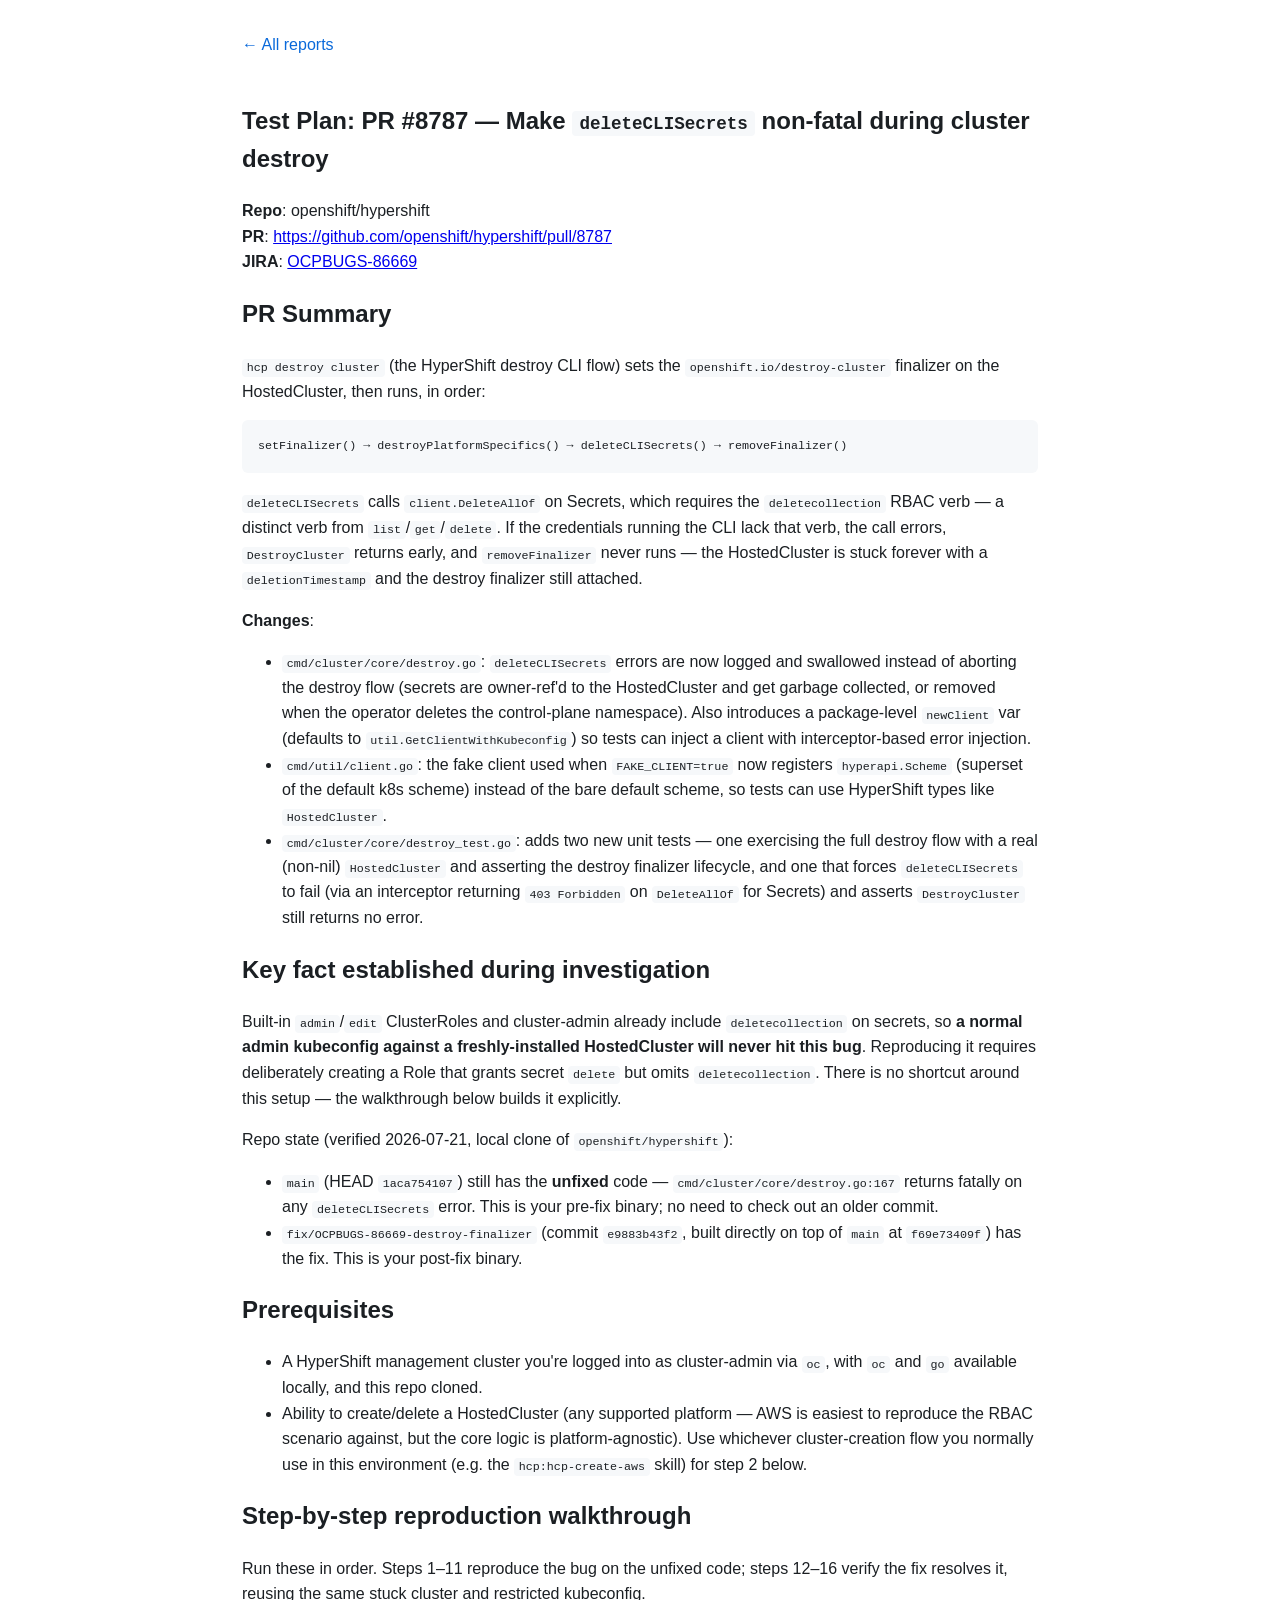
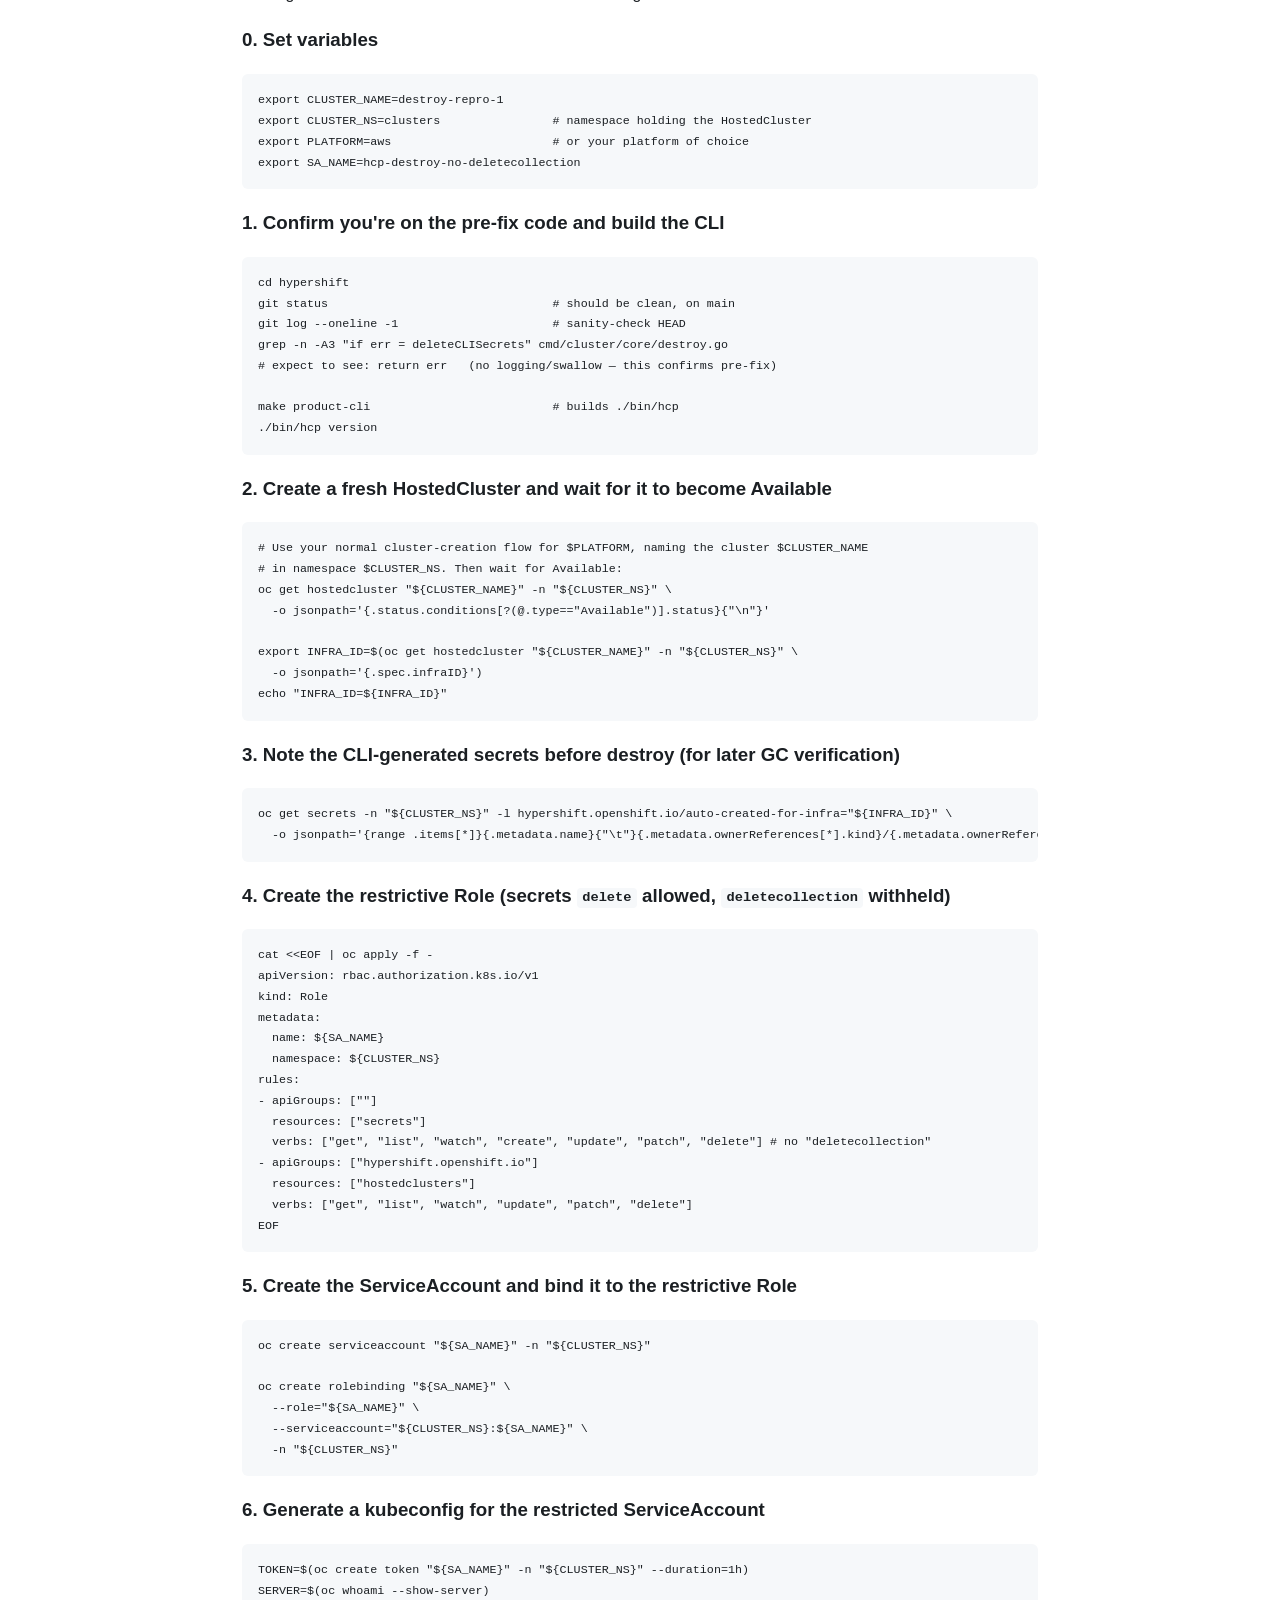
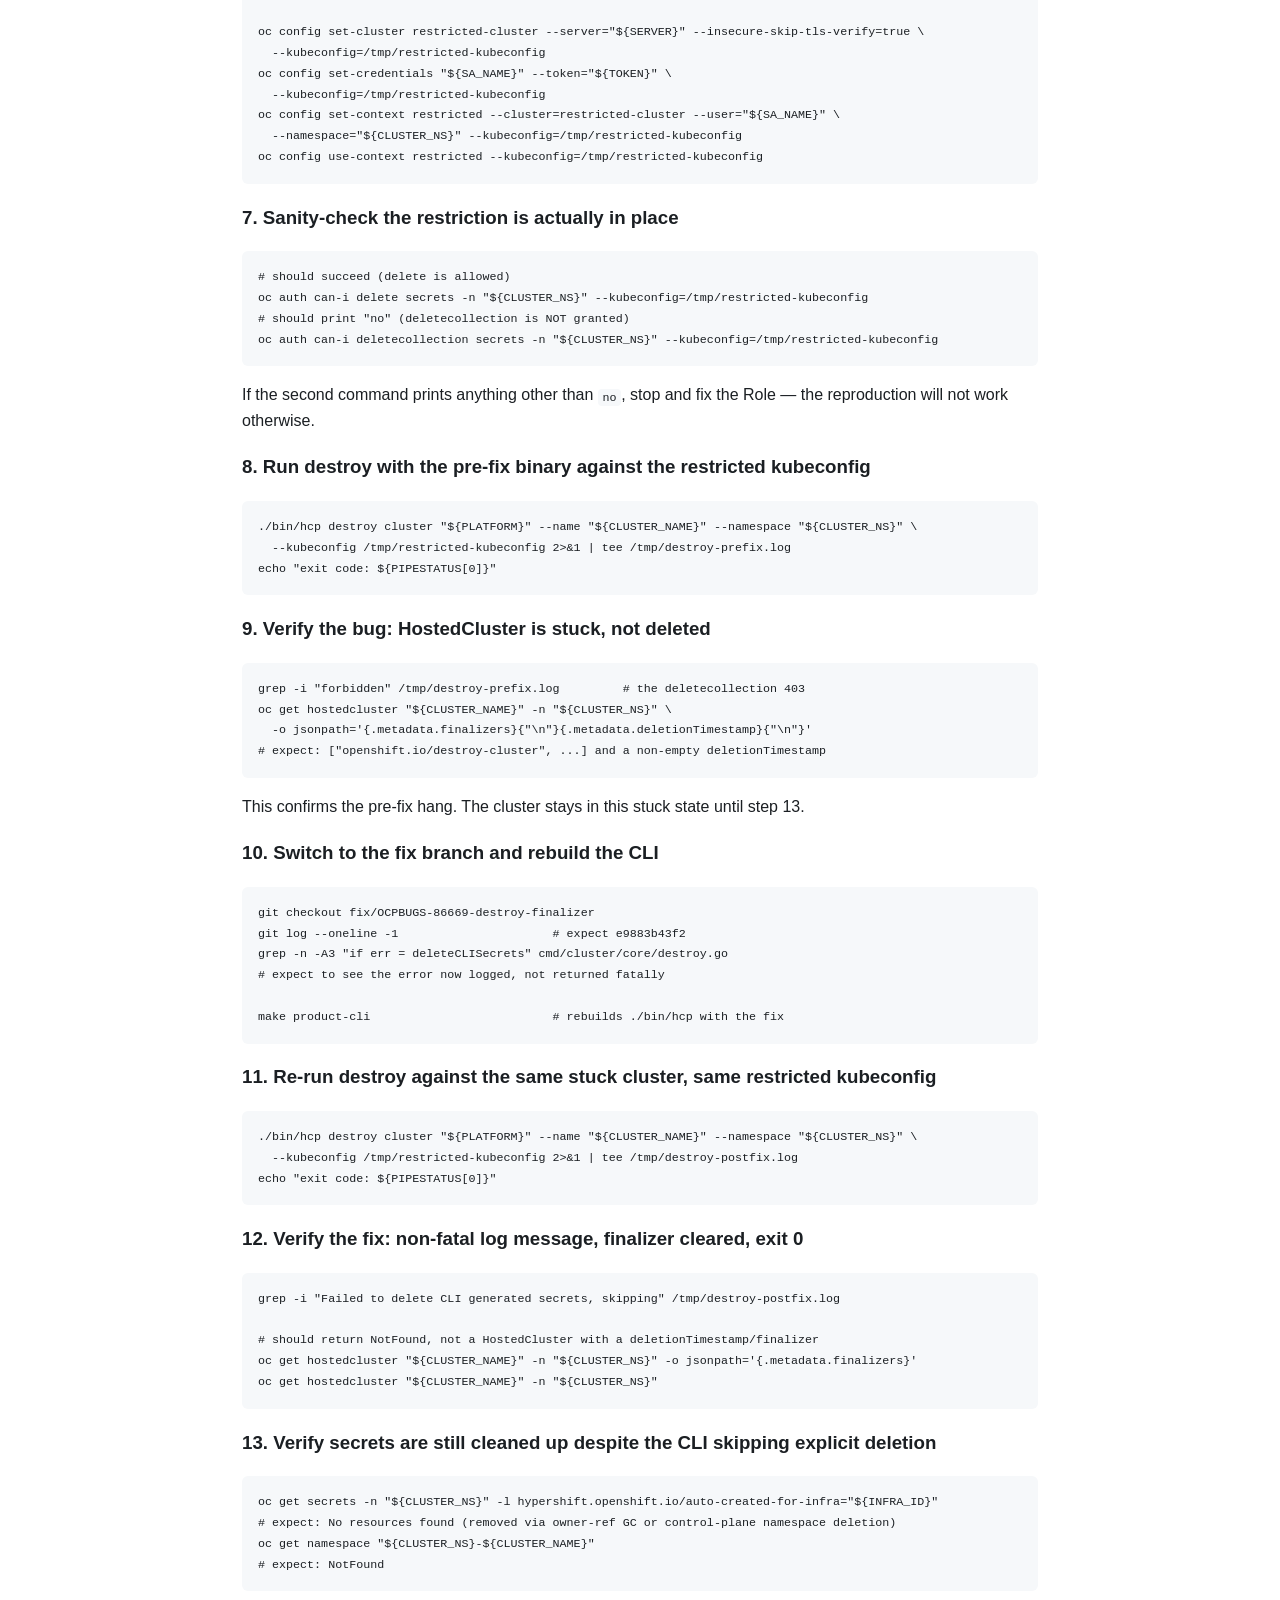
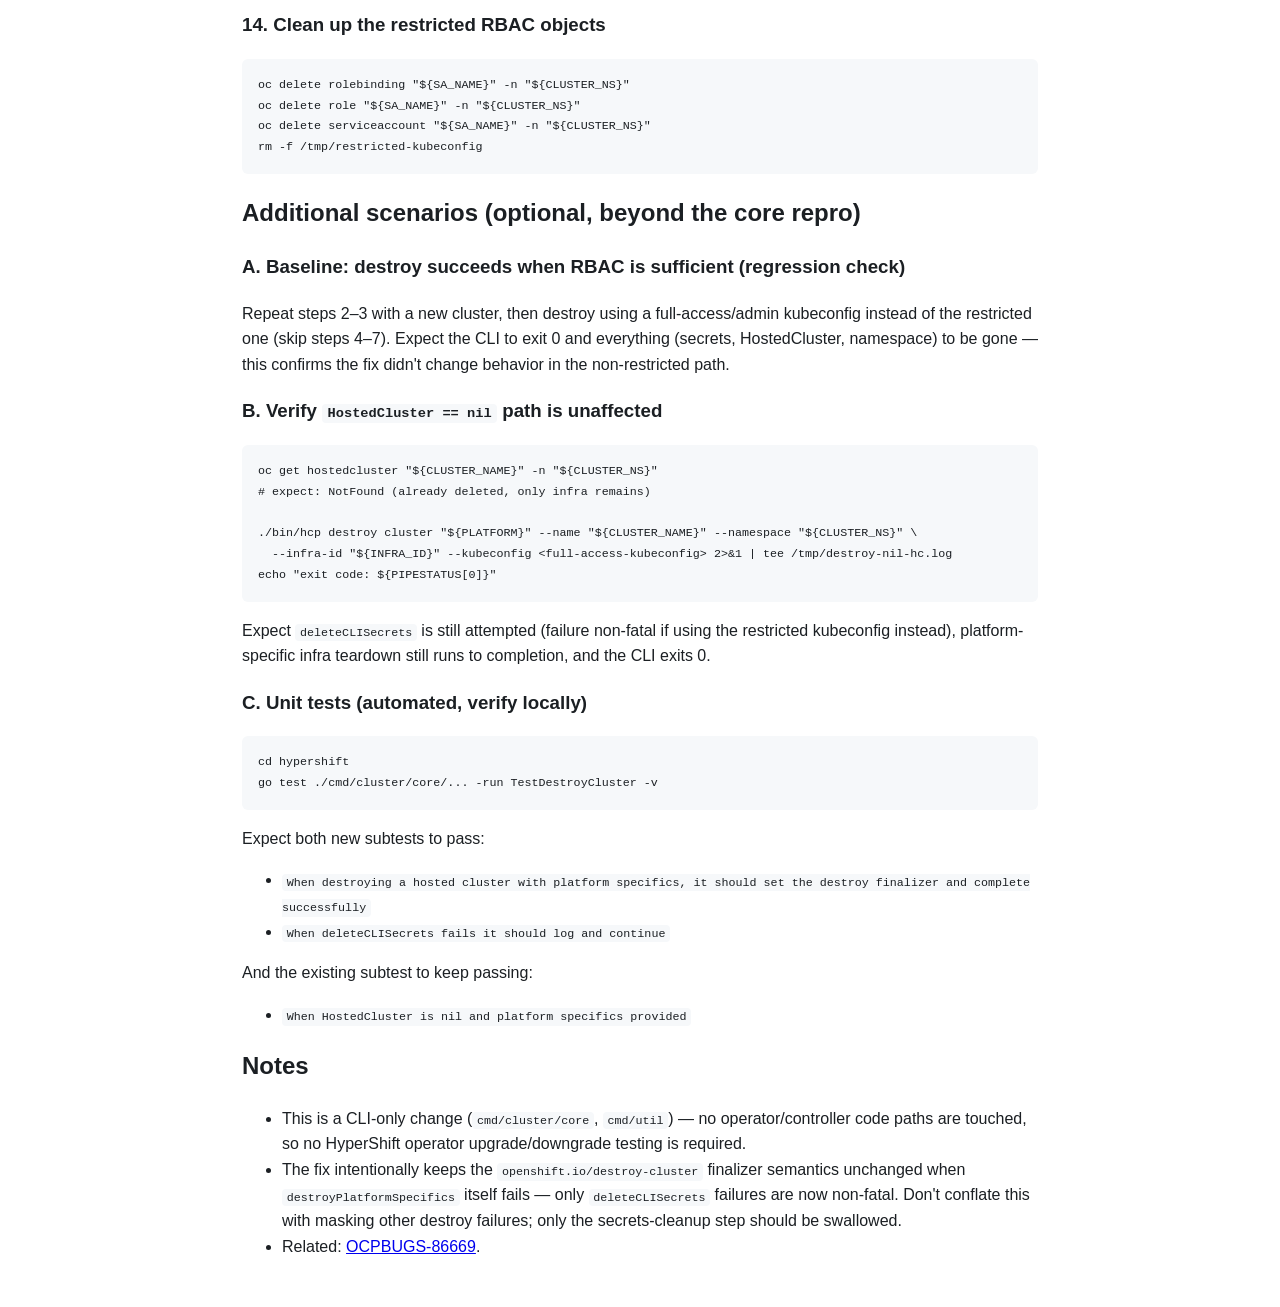
==== reports/ocpbugs-86669.html @ 47d834a8 "Initial test reports site" ====
<!doctype html>
<html lang="en">
<head>
  <meta charset="utf-8">
  <meta name="viewport" content="width=device-width, initial-scale=1">
  <title>OCPBUGS-86669 &mdash; Test Report</title>
  <link rel="stylesheet" href="../style.css">
</head>
<body>
  <main>
    <a class="back-link" href="../index.html#test-verification">&larr; All reports</a>

    <article>
      <h1>Test Plan: PR #8787 &mdash; Make <code>deleteCLISecrets</code> non-fatal during cluster destroy</h1>

      <p>
        <strong>Repo</strong>: openshift/hypershift<br>
        <strong>PR</strong>: <a href="https://github.com/openshift/hypershift/pull/8787">https://github.com/openshift/hypershift/pull/8787</a><br>
        <strong>JIRA</strong>: <a href="https://issues.redhat.com/browse/OCPBUGS-86669">OCPBUGS-86669</a>
      </p>

      <h2>PR Summary</h2>
      <p>
        <code>hcp destroy cluster</code> (the HyperShift destroy CLI flow) sets the
        <code>openshift.io/destroy-cluster</code> finalizer on the HostedCluster, then runs, in order:
      </p>
      <pre><code>setFinalizer() &rarr; destroyPlatformSpecifics() &rarr; deleteCLISecrets() &rarr; removeFinalizer()</code></pre>
      <p>
        <code>deleteCLISecrets</code> calls <code>client.DeleteAllOf</code> on Secrets, which requires the
        <code>deletecollection</code> RBAC verb &mdash; a distinct verb from <code>list</code>/<code>get</code>/<code>delete</code>.
        If the credentials running the CLI lack that verb, the call errors, <code>DestroyCluster</code> returns early,
        and <code>removeFinalizer</code> never runs &mdash; the HostedCluster is stuck forever with a
        <code>deletionTimestamp</code> and the destroy finalizer still attached.
      </p>

      <p><strong>Changes</strong>:</p>
      <ul>
        <li>
          <code>cmd/cluster/core/destroy.go</code>: <code>deleteCLISecrets</code> errors are now logged and swallowed
          instead of aborting the destroy flow (secrets are owner-ref'd to the HostedCluster and get garbage
          collected, or removed when the operator deletes the control-plane namespace). Also introduces a
          package-level <code>newClient</code> var (defaults to <code>util.GetClientWithKubeconfig</code>) so tests
          can inject a client with interceptor-based error injection.
        </li>
        <li>
          <code>cmd/util/client.go</code>: the fake client used when <code>FAKE_CLIENT=true</code> now registers
          <code>hyperapi.Scheme</code> (superset of the default k8s scheme) instead of the bare default scheme, so
          tests can use HyperShift types like <code>HostedCluster</code>.
        </li>
        <li>
          <code>cmd/cluster/core/destroy_test.go</code>: adds two new unit tests &mdash; one exercising the full
          destroy flow with a real (non-nil) <code>HostedCluster</code> and asserting the destroy finalizer
          lifecycle, and one that forces <code>deleteCLISecrets</code> to fail (via an interceptor returning
          <code>403 Forbidden</code> on <code>DeleteAllOf</code> for Secrets) and asserts <code>DestroyCluster</code>
          still returns no error.
        </li>
      </ul>

      <h2>Key fact established during investigation</h2>
      <p>
        Built-in <code>admin</code>/<code>edit</code> ClusterRoles and cluster-admin already include
        <code>deletecollection</code> on secrets, so <strong>a normal admin kubeconfig against a freshly-installed
        HostedCluster will never hit this bug</strong>. Reproducing it requires deliberately creating a Role that
        grants secret <code>delete</code> but omits <code>deletecollection</code>. There is no shortcut around this
        setup &mdash; the walkthrough below builds it explicitly.
      </p>
      <p>Repo state (verified 2026-07-21, local clone of <code>openshift/hypershift</code>):</p>
      <ul>
        <li>
          <code>main</code> (HEAD <code>1aca754107</code>) still has the <strong>unfixed</strong> code &mdash;
          <code>cmd/cluster/core/destroy.go:167</code> returns fatally on any <code>deleteCLISecrets</code> error.
          This is your pre-fix binary; no need to check out an older commit.
        </li>
        <li>
          <code>fix/OCPBUGS-86669-destroy-finalizer</code> (commit <code>e9883b43f2</code>, built directly on top of
          <code>main</code> at <code>f69e73409f</code>) has the fix. This is your post-fix binary.
        </li>
      </ul>

      <h2>Prerequisites</h2>
      <ul>
        <li>
          A HyperShift management cluster you're logged into as cluster-admin via <code>oc</code>, with
          <code>oc</code> and <code>go</code> available locally, and this repo cloned.
        </li>
        <li>
          Ability to create/delete a HostedCluster (any supported platform &mdash; AWS is easiest to reproduce the
          RBAC scenario against, but the core logic is platform-agnostic). Use whichever cluster-creation flow you
          normally use in this environment (e.g. the <code>hcp:hcp-create-aws</code> skill) for step 2 below.
        </li>
      </ul>

      <h2>Step-by-step reproduction walkthrough</h2>
      <p>
        Run these in order. Steps 1&ndash;11 reproduce the bug on the unfixed code; steps 12&ndash;16 verify the fix
        resolves it, reusing the same stuck cluster and restricted kubeconfig.
      </p>

      <h3>0. Set variables</h3>
      <pre><code>export CLUSTER_NAME=destroy-repro-1
export CLUSTER_NS=clusters                # namespace holding the HostedCluster
export PLATFORM=aws                       # or your platform of choice
export SA_NAME=hcp-destroy-no-deletecollection</code></pre>

      <h3>1. Confirm you're on the pre-fix code and build the CLI</h3>
      <pre><code>cd hypershift
git status                                # should be clean, on main
git log --oneline -1                      # sanity-check HEAD
grep -n -A3 "if err = deleteCLISecrets" cmd/cluster/core/destroy.go
# expect to see: return err   (no logging/swallow &mdash; this confirms pre-fix)

make product-cli                          # builds ./bin/hcp
./bin/hcp version</code></pre>

      <h3>2. Create a fresh HostedCluster and wait for it to become Available</h3>
      <pre><code># Use your normal cluster-creation flow for $PLATFORM, naming the cluster $CLUSTER_NAME
# in namespace $CLUSTER_NS. Then wait for Available:
oc get hostedcluster "${CLUSTER_NAME}" -n "${CLUSTER_NS}" \
  -o jsonpath='{.status.conditions[?(@.type=="Available")].status}{"\n"}'

export INFRA_ID=$(oc get hostedcluster "${CLUSTER_NAME}" -n "${CLUSTER_NS}" \
  -o jsonpath='{.spec.infraID}')
echo "INFRA_ID=${INFRA_ID}"</code></pre>

      <h3>3. Note the CLI-generated secrets before destroy (for later GC verification)</h3>
      <pre><code>oc get secrets -n "${CLUSTER_NS}" -l hypershift.openshift.io/auto-created-for-infra="${INFRA_ID}" \
  -o jsonpath='{range .items[*]}{.metadata.name}{"\t"}{.metadata.ownerReferences[*].kind}/{.metadata.ownerReferences[*].name}{"\n"}{end}'</code></pre>

      <h3>4. Create the restrictive Role (secrets <code>delete</code> allowed, <code>deletecollection</code> withheld)</h3>
      <pre><code>cat &lt;&lt;EOF | oc apply -f -
apiVersion: rbac.authorization.k8s.io/v1
kind: Role
metadata:
  name: ${SA_NAME}
  namespace: ${CLUSTER_NS}
rules:
- apiGroups: [""]
  resources: ["secrets"]
  verbs: ["get", "list", "watch", "create", "update", "patch", "delete"] # no "deletecollection"
- apiGroups: ["hypershift.openshift.io"]
  resources: ["hostedclusters"]
  verbs: ["get", "list", "watch", "update", "patch", "delete"]
EOF</code></pre>

      <h3>5. Create the ServiceAccount and bind it to the restrictive Role</h3>
      <pre><code>oc create serviceaccount "${SA_NAME}" -n "${CLUSTER_NS}"

oc create rolebinding "${SA_NAME}" \
  --role="${SA_NAME}" \
  --serviceaccount="${CLUSTER_NS}:${SA_NAME}" \
  -n "${CLUSTER_NS}"</code></pre>

      <h3>6. Generate a kubeconfig for the restricted ServiceAccount</h3>
      <pre><code>TOKEN=$(oc create token "${SA_NAME}" -n "${CLUSTER_NS}" --duration=1h)
SERVER=$(oc whoami --show-server)

oc config set-cluster restricted-cluster --server="${SERVER}" --insecure-skip-tls-verify=true \
  --kubeconfig=/tmp/restricted-kubeconfig
oc config set-credentials "${SA_NAME}" --token="${TOKEN}" \
  --kubeconfig=/tmp/restricted-kubeconfig
oc config set-context restricted --cluster=restricted-cluster --user="${SA_NAME}" \
  --namespace="${CLUSTER_NS}" --kubeconfig=/tmp/restricted-kubeconfig
oc config use-context restricted --kubeconfig=/tmp/restricted-kubeconfig</code></pre>

      <h3>7. Sanity-check the restriction is actually in place</h3>
      <pre><code># should succeed (delete is allowed)
oc auth can-i delete secrets -n "${CLUSTER_NS}" --kubeconfig=/tmp/restricted-kubeconfig
# should print "no" (deletecollection is NOT granted)
oc auth can-i deletecollection secrets -n "${CLUSTER_NS}" --kubeconfig=/tmp/restricted-kubeconfig</code></pre>
      <p>
        If the second command prints anything other than <code>no</code>, stop and fix the Role &mdash; the
        reproduction will not work otherwise.
      </p>

      <h3>8. Run destroy with the pre-fix binary against the restricted kubeconfig</h3>
      <pre><code>./bin/hcp destroy cluster "${PLATFORM}" --name "${CLUSTER_NAME}" --namespace "${CLUSTER_NS}" \
  --kubeconfig /tmp/restricted-kubeconfig 2&gt;&amp;1 | tee /tmp/destroy-prefix.log
echo "exit code: ${PIPESTATUS[0]}"</code></pre>

      <h3>9. Verify the bug: HostedCluster is stuck, not deleted</h3>
      <pre><code>grep -i "forbidden" /tmp/destroy-prefix.log         # the deletecollection 403
oc get hostedcluster "${CLUSTER_NAME}" -n "${CLUSTER_NS}" \
  -o jsonpath='{.metadata.finalizers}{"\n"}{.metadata.deletionTimestamp}{"\n"}'
# expect: ["openshift.io/destroy-cluster", ...] and a non-empty deletionTimestamp</code></pre>
      <p>This confirms the pre-fix hang. The cluster stays in this stuck state until step 13.</p>

      <h3>10. Switch to the fix branch and rebuild the CLI</h3>
      <pre><code>git checkout fix/OCPBUGS-86669-destroy-finalizer
git log --oneline -1                      # expect e9883b43f2
grep -n -A3 "if err = deleteCLISecrets" cmd/cluster/core/destroy.go
# expect to see the error now logged, not returned fatally

make product-cli                          # rebuilds ./bin/hcp with the fix</code></pre>

      <h3>11. Re-run destroy against the same stuck cluster, same restricted kubeconfig</h3>
      <pre><code>./bin/hcp destroy cluster "${PLATFORM}" --name "${CLUSTER_NAME}" --namespace "${CLUSTER_NS}" \
  --kubeconfig /tmp/restricted-kubeconfig 2&gt;&amp;1 | tee /tmp/destroy-postfix.log
echo "exit code: ${PIPESTATUS[0]}"</code></pre>

      <h3>12. Verify the fix: non-fatal log message, finalizer cleared, exit 0</h3>
      <pre><code>grep -i "Failed to delete CLI generated secrets, skipping" /tmp/destroy-postfix.log

# should return NotFound, not a HostedCluster with a deletionTimestamp/finalizer
oc get hostedcluster "${CLUSTER_NAME}" -n "${CLUSTER_NS}" -o jsonpath='{.metadata.finalizers}'
oc get hostedcluster "${CLUSTER_NAME}" -n "${CLUSTER_NS}"</code></pre>

      <h3>13. Verify secrets are still cleaned up despite the CLI skipping explicit deletion</h3>
      <pre><code>oc get secrets -n "${CLUSTER_NS}" -l hypershift.openshift.io/auto-created-for-infra="${INFRA_ID}"
# expect: No resources found (removed via owner-ref GC or control-plane namespace deletion)
oc get namespace "${CLUSTER_NS}-${CLUSTER_NAME}"
# expect: NotFound</code></pre>

      <h3>14. Clean up the restricted RBAC objects</h3>
      <pre><code>oc delete rolebinding "${SA_NAME}" -n "${CLUSTER_NS}"
oc delete role "${SA_NAME}" -n "${CLUSTER_NS}"
oc delete serviceaccount "${SA_NAME}" -n "${CLUSTER_NS}"
rm -f /tmp/restricted-kubeconfig</code></pre>

      <h2>Additional scenarios (optional, beyond the core repro)</h2>

      <h3>A. Baseline: destroy succeeds when RBAC is sufficient (regression check)</h3>
      <p>
        Repeat steps 2&ndash;3 with a new cluster, then destroy using a full-access/admin kubeconfig instead of the
        restricted one (skip steps 4&ndash;7). Expect the CLI to exit 0 and everything (secrets, HostedCluster,
        namespace) to be gone &mdash; this confirms the fix didn't change behavior in the non-restricted path.
      </p>

      <h3>B. Verify <code>HostedCluster == nil</code> path is unaffected</h3>
      <pre><code>oc get hostedcluster "${CLUSTER_NAME}" -n "${CLUSTER_NS}"
# expect: NotFound (already deleted, only infra remains)

./bin/hcp destroy cluster "${PLATFORM}" --name "${CLUSTER_NAME}" --namespace "${CLUSTER_NS}" \
  --infra-id "${INFRA_ID}" --kubeconfig &lt;full-access-kubeconfig&gt; 2&gt;&amp;1 | tee /tmp/destroy-nil-hc.log
echo "exit code: ${PIPESTATUS[0]}"</code></pre>
      <p>
        Expect <code>deleteCLISecrets</code> is still attempted (failure non-fatal if using the restricted
        kubeconfig instead), platform-specific infra teardown still runs to completion, and the CLI exits 0.
      </p>

      <h3>C. Unit tests (automated, verify locally)</h3>
      <pre><code>cd hypershift
go test ./cmd/cluster/core/... -run TestDestroyCluster -v</code></pre>
      <p>Expect both new subtests to pass:</p>
      <ul>
        <li>
          <code>When destroying a hosted cluster with platform specifics, it should set the destroy finalizer and
          complete successfully</code>
        </li>
        <li><code>When deleteCLISecrets fails it should log and continue</code></li>
      </ul>
      <p>And the existing subtest to keep passing:</p>
      <ul>
        <li><code>When HostedCluster is nil and platform specifics provided</code></li>
      </ul>

      <h2>Notes</h2>
      <ul>
        <li>
          This is a CLI-only change (<code>cmd/cluster/core</code>, <code>cmd/util</code>) &mdash; no
          operator/controller code paths are touched, so no HyperShift operator upgrade/downgrade testing is
          required.
        </li>
        <li>
          The fix intentionally keeps the <code>openshift.io/destroy-cluster</code> finalizer semantics unchanged
          when <code>destroyPlatformSpecifics</code> itself fails &mdash; only <code>deleteCLISecrets</code>
          failures are now non-fatal. Don't conflate this with masking other destroy failures; only the
          secrets-cleanup step should be swallowed.
        </li>
        <li>Related: <a href="https://issues.redhat.com/browse/OCPBUGS-86669">OCPBUGS-86669</a>.</li>
      </ul>
    </article>
  </main>
</body>
</html>
---- style.css ----
:root {
  color-scheme: light dark;
  --fg: #1b1f23;
  --bg: #ffffff;
  --muted: #57606a;
  --border: #d0d7de;
  --accent: #0969da;
  --code-bg: #f6f8fa;
}

* { box-sizing: border-box; }

body {
  margin: 0;
  font-family: -apple-system, BlinkMacSystemFont, "Segoe UI", Helvetica, Arial, sans-serif;
  color: var(--fg);
  background: var(--bg);
  line-height: 1.6;
}

header {
  border-bottom: 1px solid var(--border);
  padding: 1.5rem 2rem;
}

header h1 {
  margin: 0 0 0.75rem;
  font-size: 1.4rem;
}

nav a {
  color: var(--accent);
  text-decoration: none;
  margin-right: 1.5rem;
  font-size: 0.95rem;
}

nav a:hover { text-decoration: underline; }

main {
  max-width: 860px;
  margin: 0 auto;
  padding: 2rem;
}

section { margin-bottom: 3rem; }

section h2 {
  border-bottom: 1px solid var(--border);
  padding-bottom: 0.5rem;
}

.report-list {
  list-style: none;
  padding: 0;
}

.report-list li {
  padding: 0.9rem 0;
  border-bottom: 1px solid var(--border);
}

.report-list a {
  color: var(--accent);
  font-weight: 600;
  text-decoration: none;
}

.report-list a:hover { text-decoration: underline; }

.report-list .meta {
  display: block;
  color: var(--muted);
  font-size: 0.85rem;
  margin-top: 0.2rem;
}

pre {
  background: var(--code-bg);
  padding: 1rem;
  overflow-x: auto;
  border-radius: 6px;
}

code {
  background: var(--code-bg);
  padding: 0.15em 0.4em;
  border-radius: 4px;
  font-size: 0.9em;
}

pre code { background: none; padding: 0; }

table {
  border-collapse: collapse;
  width: 100%;
}

th, td {
  border: 1px solid var(--border);
  padding: 0.5rem 0.75rem;
  text-align: left;
}

.back-link {
  display: inline-block;
  margin-bottom: 1.5rem;
  color: var(--accent);
  text-decoration: none;
}
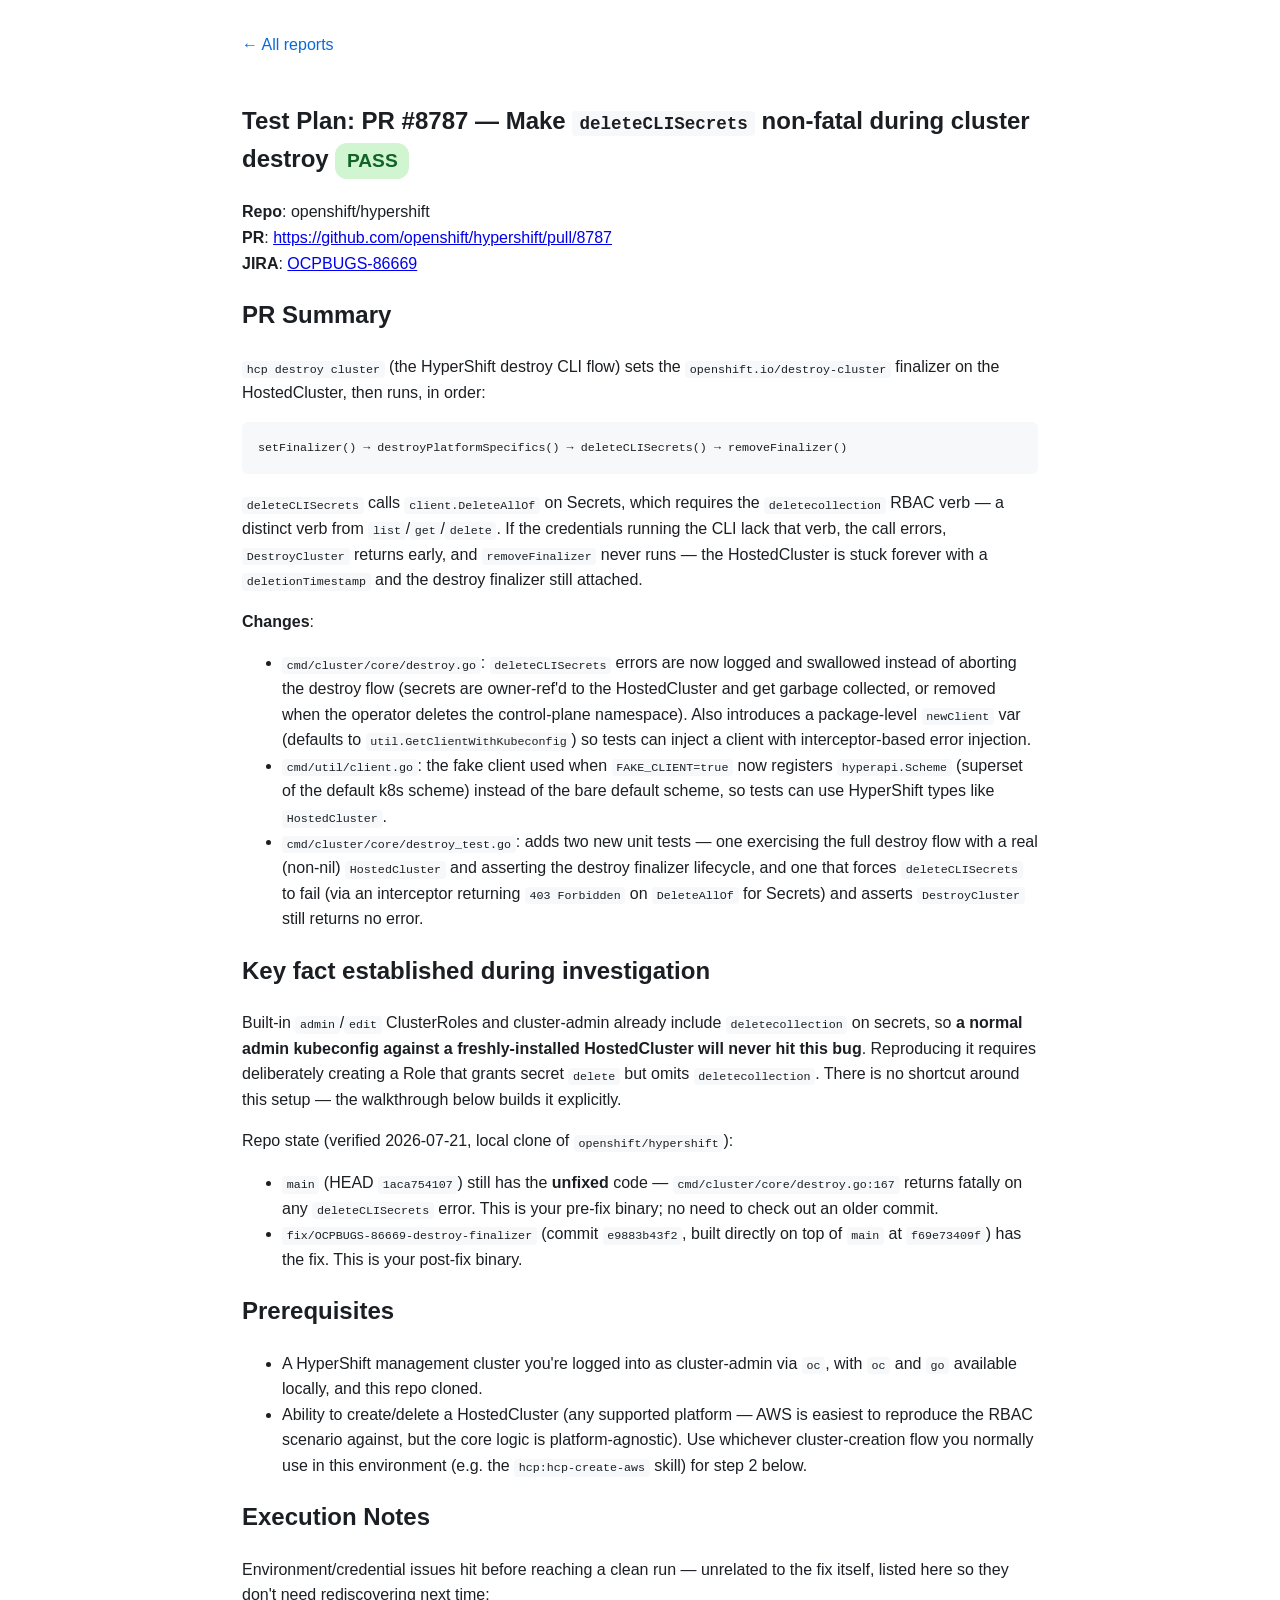
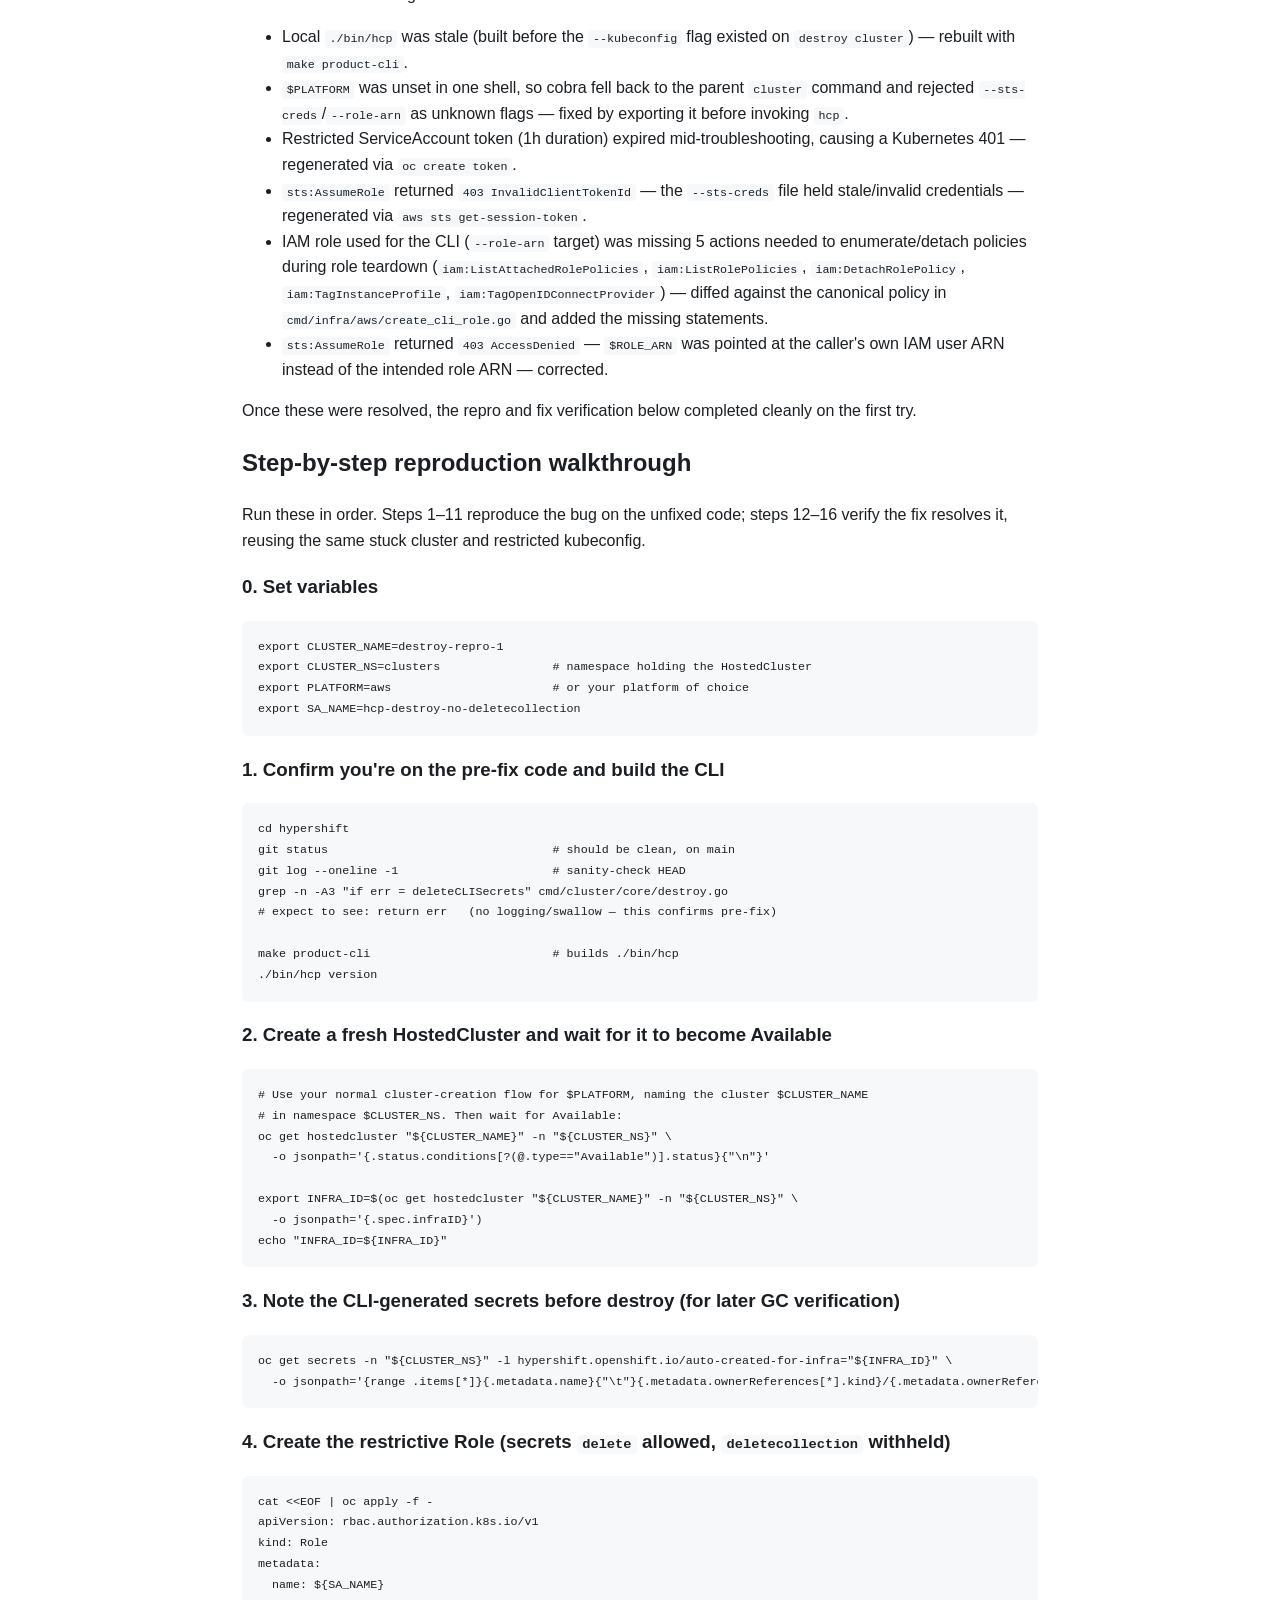
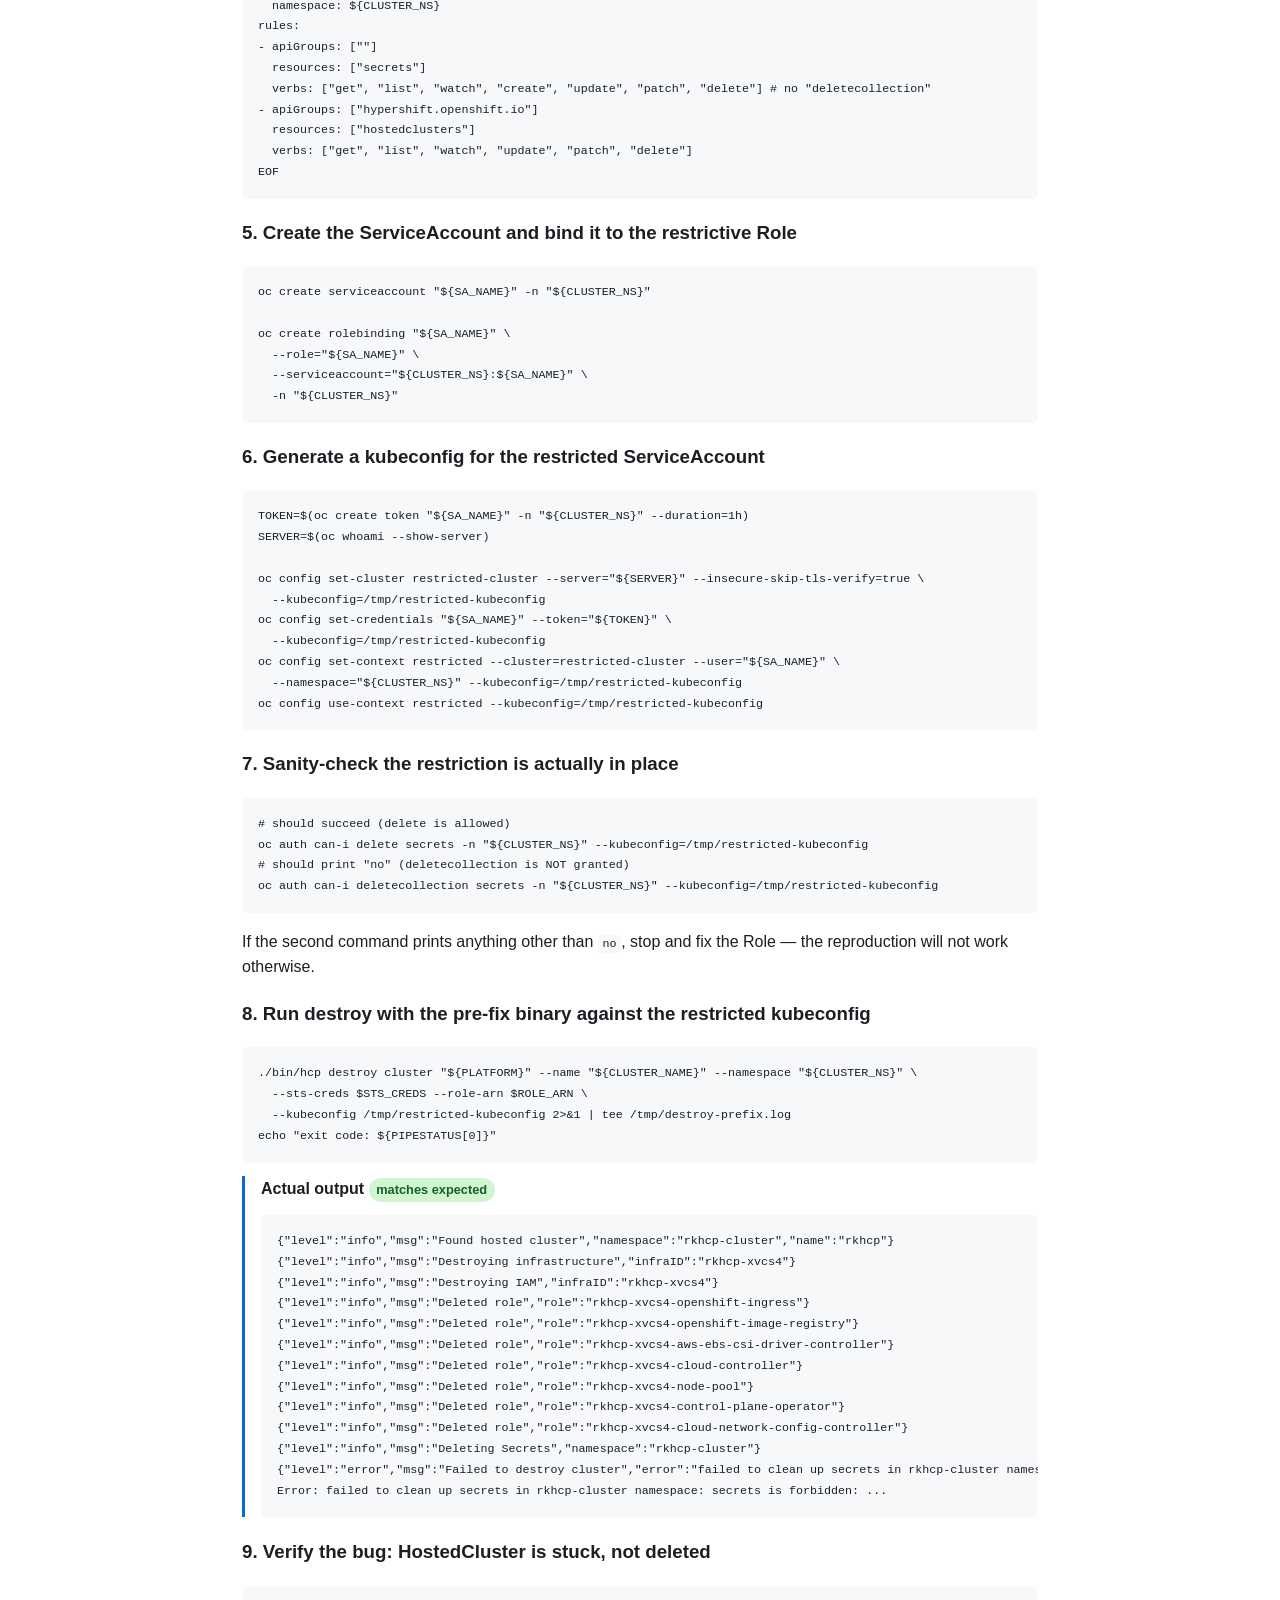
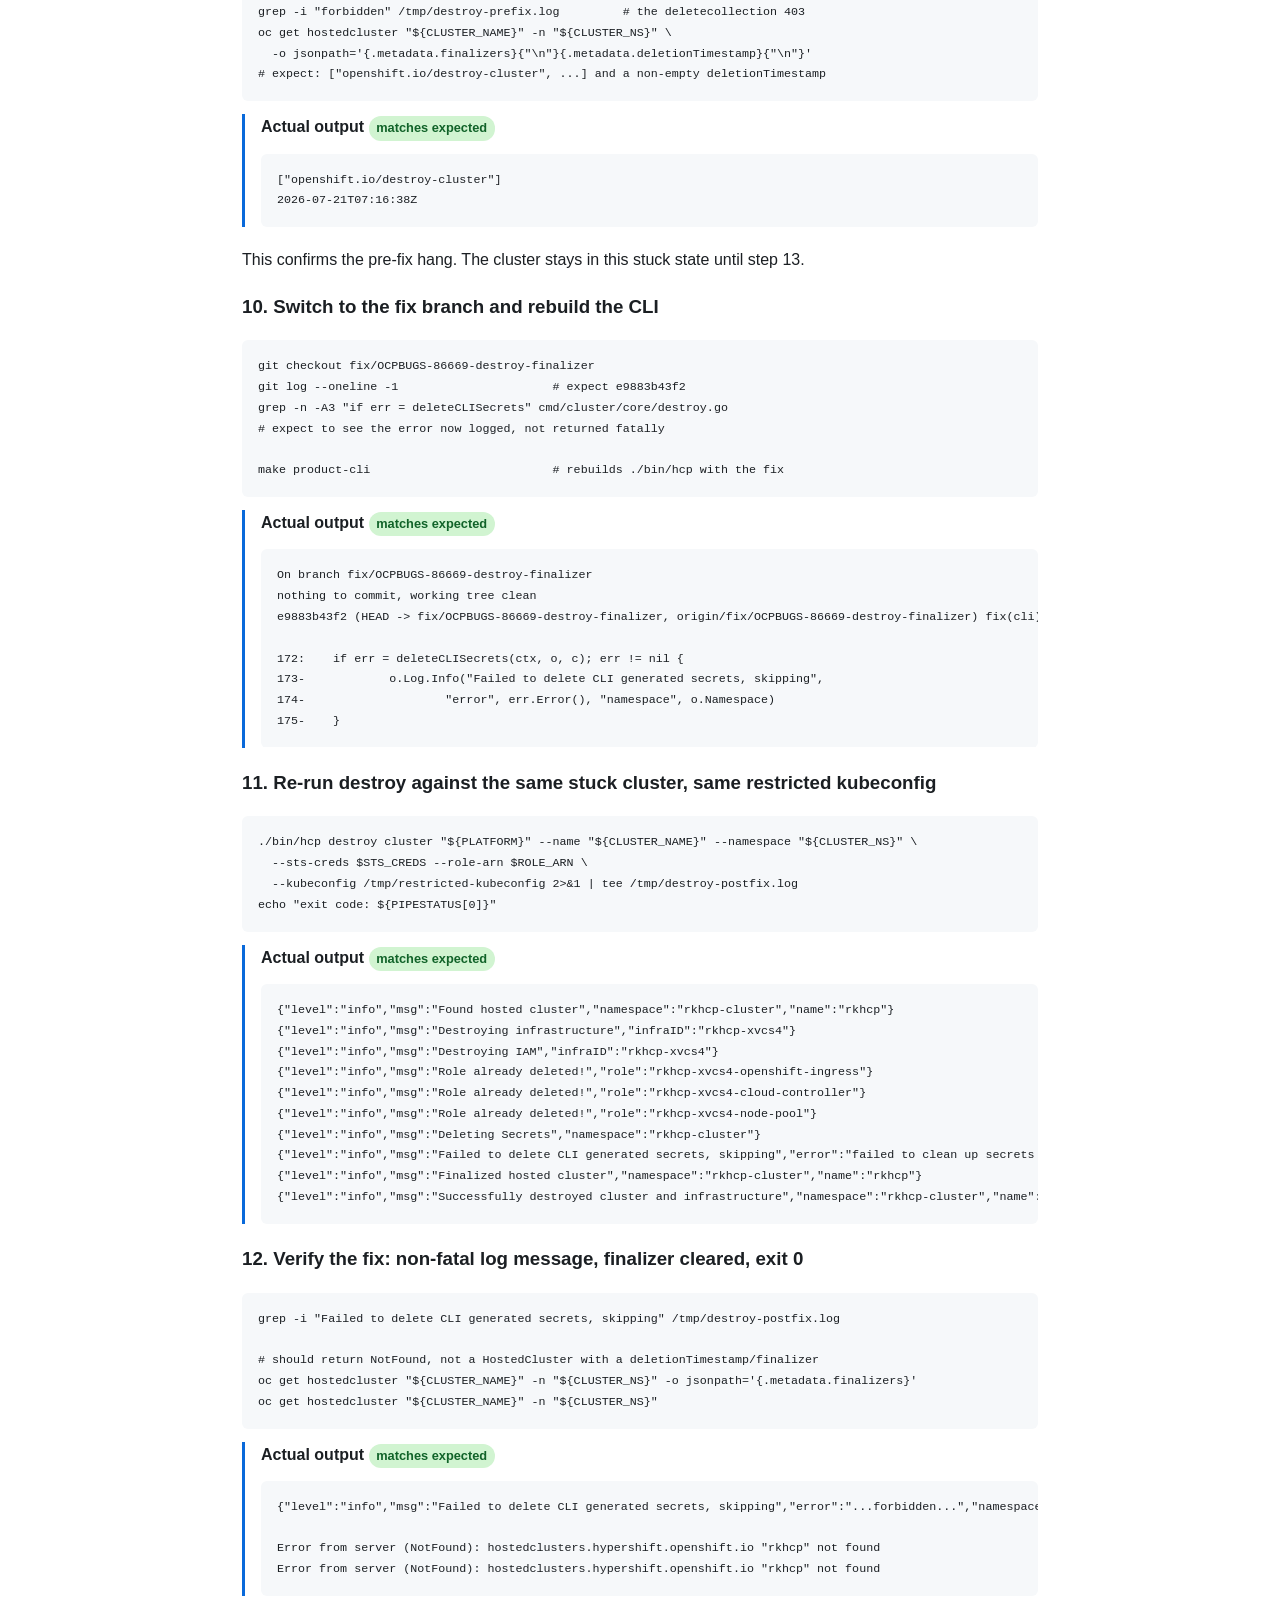
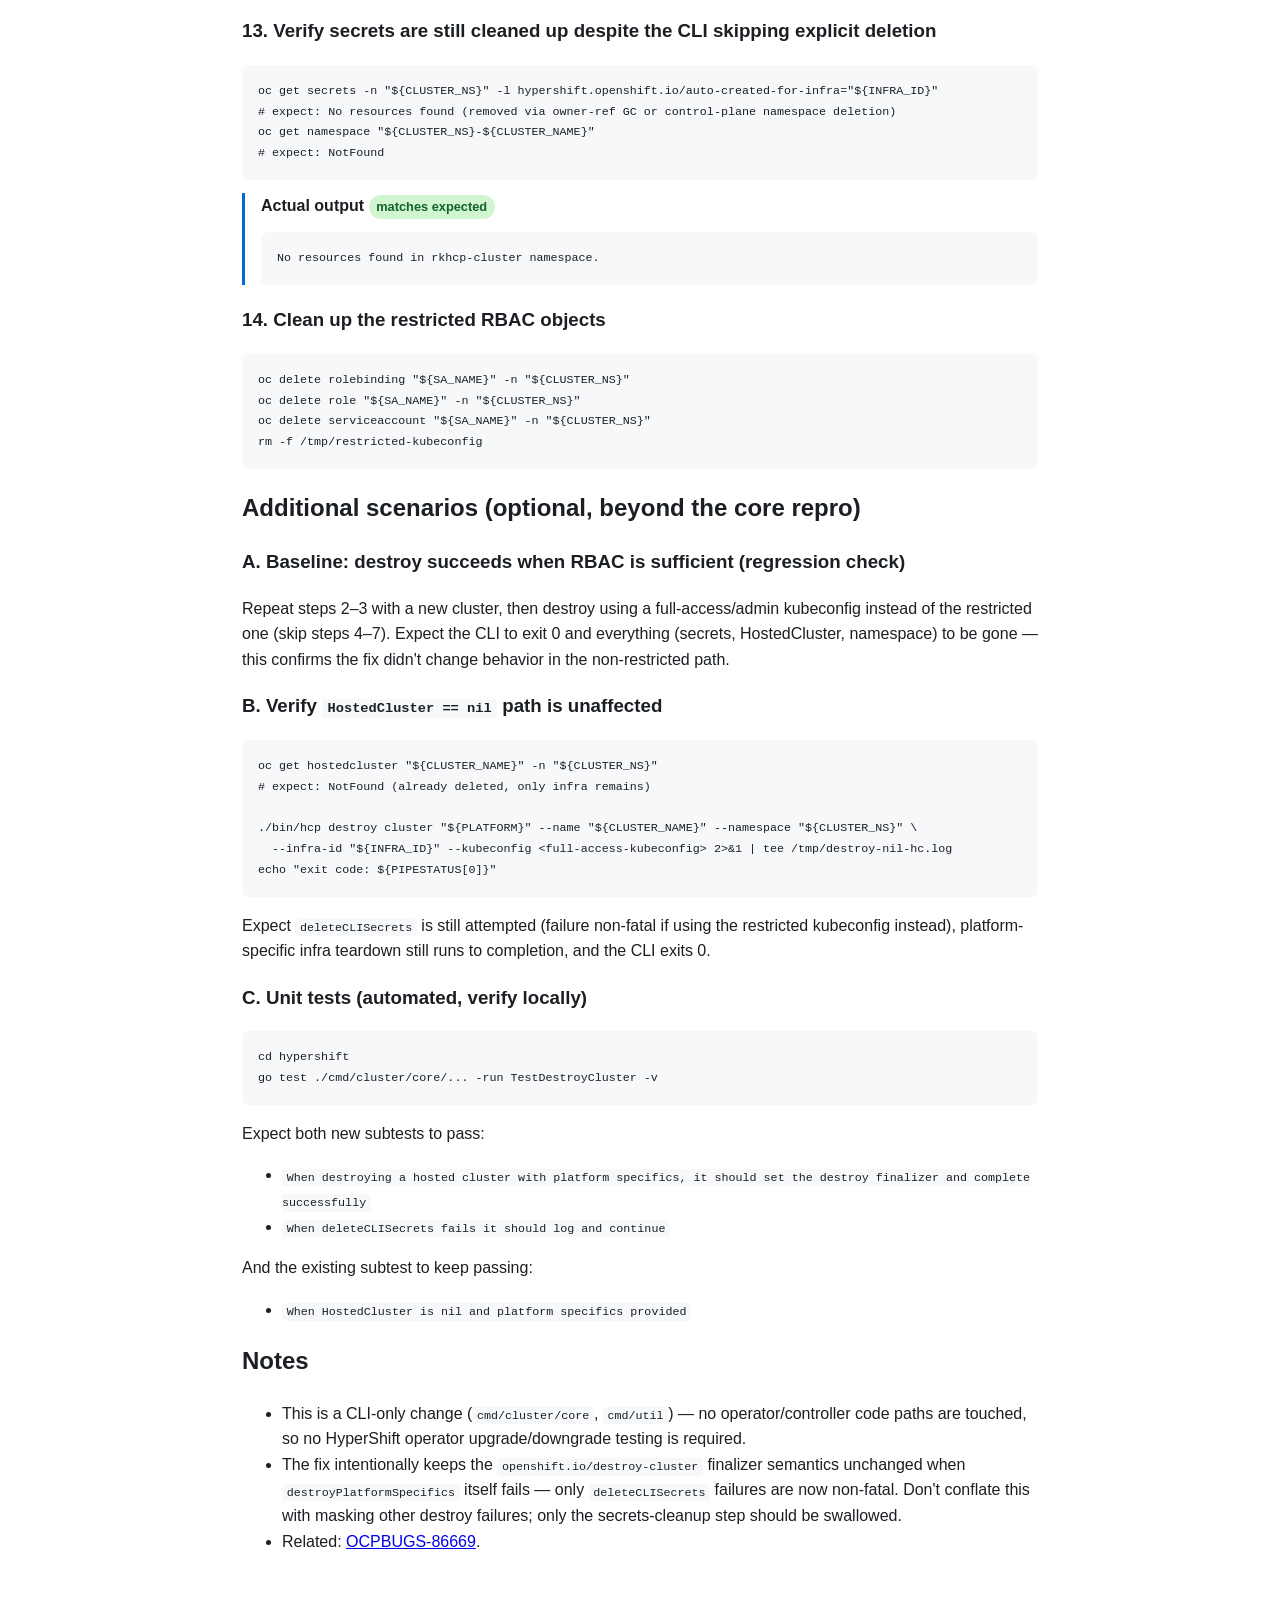
==== commit 120b30cd: "Add execution notes and actual results to OCPBUGS-86669 report" ====
--- a/reports/ocpbugs-86669.html
+++ b/reports/ocpbugs-86669.html
@@ -11,7 +11,9 @@
     <a class="back-link" href="../index.html#test-verification">&larr; All reports</a>
 
     <article>
-      <h1>Test Plan: PR #8787 &mdash; Make <code>deleteCLISecrets</code> non-fatal during cluster destroy</h1>
+      <h1>Test Plan: PR #8787 &mdash; Make <code>deleteCLISecrets</code> non-fatal during cluster destroy
+        <span class="badge pass">PASS</span>
+      </h1>
 
       <p>
         <strong>Repo</strong>: openshift/hypershift<br>
@@ -89,6 +91,21 @@
           normally use in this environment (e.g. the <code>hcp:hcp-create-aws</code> skill) for step 2 below.
         </li>
       </ul>
+
+      <h2>Execution Notes</h2>
+      <p>
+        Environment/credential issues hit before reaching a clean run &mdash; unrelated to the fix itself, listed
+        here so they don't need rediscovering next time:
+      </p>
+      <ul>
+        <li>Local <code>./bin/hcp</code> was stale (built before the <code>--kubeconfig</code> flag existed on <code>destroy cluster</code>) &mdash; rebuilt with <code>make product-cli</code>.</li>
+        <li><code>$PLATFORM</code> was unset in one shell, so cobra fell back to the parent <code>cluster</code> command and rejected <code>--sts-creds</code>/<code>--role-arn</code> as unknown flags &mdash; fixed by exporting it before invoking <code>hcp</code>.</li>
+        <li>Restricted ServiceAccount token (1h duration) expired mid-troubleshooting, causing a Kubernetes 401 &mdash; regenerated via <code>oc create token</code>.</li>
+        <li><code>sts:AssumeRole</code> returned <code>403 InvalidClientTokenId</code> &mdash; the <code>--sts-creds</code> file held stale/invalid credentials &mdash; regenerated via <code>aws sts get-session-token</code>.</li>
+        <li>IAM role used for the CLI (<code>--role-arn</code> target) was missing 5 actions needed to enumerate/detach policies during role teardown (<code>iam:ListAttachedRolePolicies</code>, <code>iam:ListRolePolicies</code>, <code>iam:DetachRolePolicy</code>, <code>iam:TagInstanceProfile</code>, <code>iam:TagOpenIDConnectProvider</code>) &mdash; diffed against the canonical policy in <code>cmd/infra/aws/create_cli_role.go</code> and added the missing statements.</li>
+        <li><code>sts:AssumeRole</code> returned <code>403 AccessDenied</code> &mdash; <code>$ROLE_ARN</code> was pointed at the caller's own IAM user ARN instead of the intended role ARN &mdash; corrected.</li>
+      </ul>
+      <p>Once these were resolved, the repro and fix verification below completed cleanly on the first try.</p>
 
       <h2>Step-by-step reproduction walkthrough</h2>
       <p>
@@ -174,14 +191,36 @@
 
       <h3>8. Run destroy with the pre-fix binary against the restricted kubeconfig</h3>
       <pre><code>./bin/hcp destroy cluster "${PLATFORM}" --name "${CLUSTER_NAME}" --namespace "${CLUSTER_NS}" \
+  --sts-creds $STS_CREDS --role-arn $ROLE_ARN \
   --kubeconfig /tmp/restricted-kubeconfig 2&gt;&amp;1 | tee /tmp/destroy-prefix.log
 echo "exit code: ${PIPESTATUS[0]}"</code></pre>
+      <div class="actual">
+        <p>Actual output <span class="badge pass">matches expected</span></p>
+        <pre><code>{"level":"info","msg":"Found hosted cluster","namespace":"rkhcp-cluster","name":"rkhcp"}
+{"level":"info","msg":"Destroying infrastructure","infraID":"rkhcp-xvcs4"}
+{"level":"info","msg":"Destroying IAM","infraID":"rkhcp-xvcs4"}
+{"level":"info","msg":"Deleted role","role":"rkhcp-xvcs4-openshift-ingress"}
+{"level":"info","msg":"Deleted role","role":"rkhcp-xvcs4-openshift-image-registry"}
+{"level":"info","msg":"Deleted role","role":"rkhcp-xvcs4-aws-ebs-csi-driver-controller"}
+{"level":"info","msg":"Deleted role","role":"rkhcp-xvcs4-cloud-controller"}
+{"level":"info","msg":"Deleted role","role":"rkhcp-xvcs4-node-pool"}
+{"level":"info","msg":"Deleted role","role":"rkhcp-xvcs4-control-plane-operator"}
+{"level":"info","msg":"Deleted role","role":"rkhcp-xvcs4-cloud-network-config-controller"}
+{"level":"info","msg":"Deleting Secrets","namespace":"rkhcp-cluster"}
+{"level":"error","msg":"Failed to destroy cluster","error":"failed to clean up secrets in rkhcp-cluster namespace: secrets is forbidden: User \"system:serviceaccount:rkhcp-cluster:hcp-destroy-no-deletecollection\" cannot deletecollection resource \"secrets\" in API group \"\" in the namespace \"rkhcp-cluster\""}
+Error: failed to clean up secrets in rkhcp-cluster namespace: secrets is forbidden: ...</code></pre>
+      </div>
 
       <h3>9. Verify the bug: HostedCluster is stuck, not deleted</h3>
       <pre><code>grep -i "forbidden" /tmp/destroy-prefix.log         # the deletecollection 403
 oc get hostedcluster "${CLUSTER_NAME}" -n "${CLUSTER_NS}" \
   -o jsonpath='{.metadata.finalizers}{"\n"}{.metadata.deletionTimestamp}{"\n"}'
 # expect: ["openshift.io/destroy-cluster", ...] and a non-empty deletionTimestamp</code></pre>
+      <div class="actual">
+        <p>Actual output <span class="badge pass">matches expected</span></p>
+        <pre><code>["openshift.io/destroy-cluster"]
+2026-07-21T07:16:38Z</code></pre>
+      </div>
       <p>This confirms the pre-fix hang. The cluster stays in this stuck state until step 13.</p>
 
       <h3>10. Switch to the fix branch and rebuild the CLI</h3>
@@ -191,11 +230,36 @@
 # expect to see the error now logged, not returned fatally
 
 make product-cli                          # rebuilds ./bin/hcp with the fix</code></pre>
+      <div class="actual">
+        <p>Actual output <span class="badge pass">matches expected</span></p>
+        <pre><code>On branch fix/OCPBUGS-86669-destroy-finalizer
+nothing to commit, working tree clean
+e9883b43f2 (HEAD -&gt; fix/OCPBUGS-86669-destroy-finalizer, origin/fix/OCPBUGS-86669-destroy-finalizer) fix(cli): make deleteCLISecrets non-fatal during cluster destroy
+
+172:	if err = deleteCLISecrets(ctx, o, c); err != nil {
+173-		o.Log.Info("Failed to delete CLI generated secrets, skipping",
+174-			"error", err.Error(), "namespace", o.Namespace)
+175-	}</code></pre>
+      </div>
 
       <h3>11. Re-run destroy against the same stuck cluster, same restricted kubeconfig</h3>
       <pre><code>./bin/hcp destroy cluster "${PLATFORM}" --name "${CLUSTER_NAME}" --namespace "${CLUSTER_NS}" \
+  --sts-creds $STS_CREDS --role-arn $ROLE_ARN \
   --kubeconfig /tmp/restricted-kubeconfig 2&gt;&amp;1 | tee /tmp/destroy-postfix.log
 echo "exit code: ${PIPESTATUS[0]}"</code></pre>
+      <div class="actual">
+        <p>Actual output <span class="badge pass">matches expected</span></p>
+        <pre><code>{"level":"info","msg":"Found hosted cluster","namespace":"rkhcp-cluster","name":"rkhcp"}
+{"level":"info","msg":"Destroying infrastructure","infraID":"rkhcp-xvcs4"}
+{"level":"info","msg":"Destroying IAM","infraID":"rkhcp-xvcs4"}
+{"level":"info","msg":"Role already deleted!","role":"rkhcp-xvcs4-openshift-ingress"}
+{"level":"info","msg":"Role already deleted!","role":"rkhcp-xvcs4-cloud-controller"}
+{"level":"info","msg":"Role already deleted!","role":"rkhcp-xvcs4-node-pool"}
+{"level":"info","msg":"Deleting Secrets","namespace":"rkhcp-cluster"}
+{"level":"info","msg":"Failed to delete CLI generated secrets, skipping","error":"failed to clean up secrets in rkhcp-cluster namespace: secrets is forbidden: ...","namespace":"rkhcp-cluster"}
+{"level":"info","msg":"Finalized hosted cluster","namespace":"rkhcp-cluster","name":"rkhcp"}
+{"level":"info","msg":"Successfully destroyed cluster and infrastructure","namespace":"rkhcp-cluster","name":"rkhcp","infraID":"rkhcp-xvcs4"}</code></pre>
+      </div>
 
       <h3>12. Verify the fix: non-fatal log message, finalizer cleared, exit 0</h3>
       <pre><code>grep -i "Failed to delete CLI generated secrets, skipping" /tmp/destroy-postfix.log
@@ -203,12 +267,23 @@
 # should return NotFound, not a HostedCluster with a deletionTimestamp/finalizer
 oc get hostedcluster "${CLUSTER_NAME}" -n "${CLUSTER_NS}" -o jsonpath='{.metadata.finalizers}'
 oc get hostedcluster "${CLUSTER_NAME}" -n "${CLUSTER_NS}"</code></pre>
+      <div class="actual">
+        <p>Actual output <span class="badge pass">matches expected</span></p>
+        <pre><code>{"level":"info","msg":"Failed to delete CLI generated secrets, skipping","error":"...forbidden...","namespace":"rkhcp-cluster"}
+
+Error from server (NotFound): hostedclusters.hypershift.openshift.io "rkhcp" not found
+Error from server (NotFound): hostedclusters.hypershift.openshift.io "rkhcp" not found</code></pre>
+      </div>
 
       <h3>13. Verify secrets are still cleaned up despite the CLI skipping explicit deletion</h3>
       <pre><code>oc get secrets -n "${CLUSTER_NS}" -l hypershift.openshift.io/auto-created-for-infra="${INFRA_ID}"
 # expect: No resources found (removed via owner-ref GC or control-plane namespace deletion)
 oc get namespace "${CLUSTER_NS}-${CLUSTER_NAME}"
 # expect: NotFound</code></pre>
+      <div class="actual">
+        <p>Actual output <span class="badge pass">matches expected</span></p>
+        <pre><code>No resources found in rkhcp-cluster namespace.</code></pre>
+      </div>
 
       <h3>14. Clean up the restricted RBAC objects</h3>
       <pre><code>oc delete rolebinding "${SA_NAME}" -n "${CLUSTER_NS}"
--- a/style.css
+++ b/style.css
@@ -108,3 +108,22 @@
   color: var(--accent);
   text-decoration: none;
 }
+
+.badge {
+  display: inline-block;
+  padding: 0.15em 0.6em;
+  border-radius: 12px;
+  font-size: 0.8em;
+  font-weight: 600;
+}
+
+.badge.pass { background: #d1f4d1; color: #116329; }
+.badge.fail { background: #ffd7d5; color: #82071e; }
+
+.actual {
+  border-left: 3px solid var(--accent);
+  padding-left: 1rem;
+  margin: 0.75rem 0 1.25rem;
+}
+
+.actual p { margin: 0 0 0.4rem; font-weight: 600; }
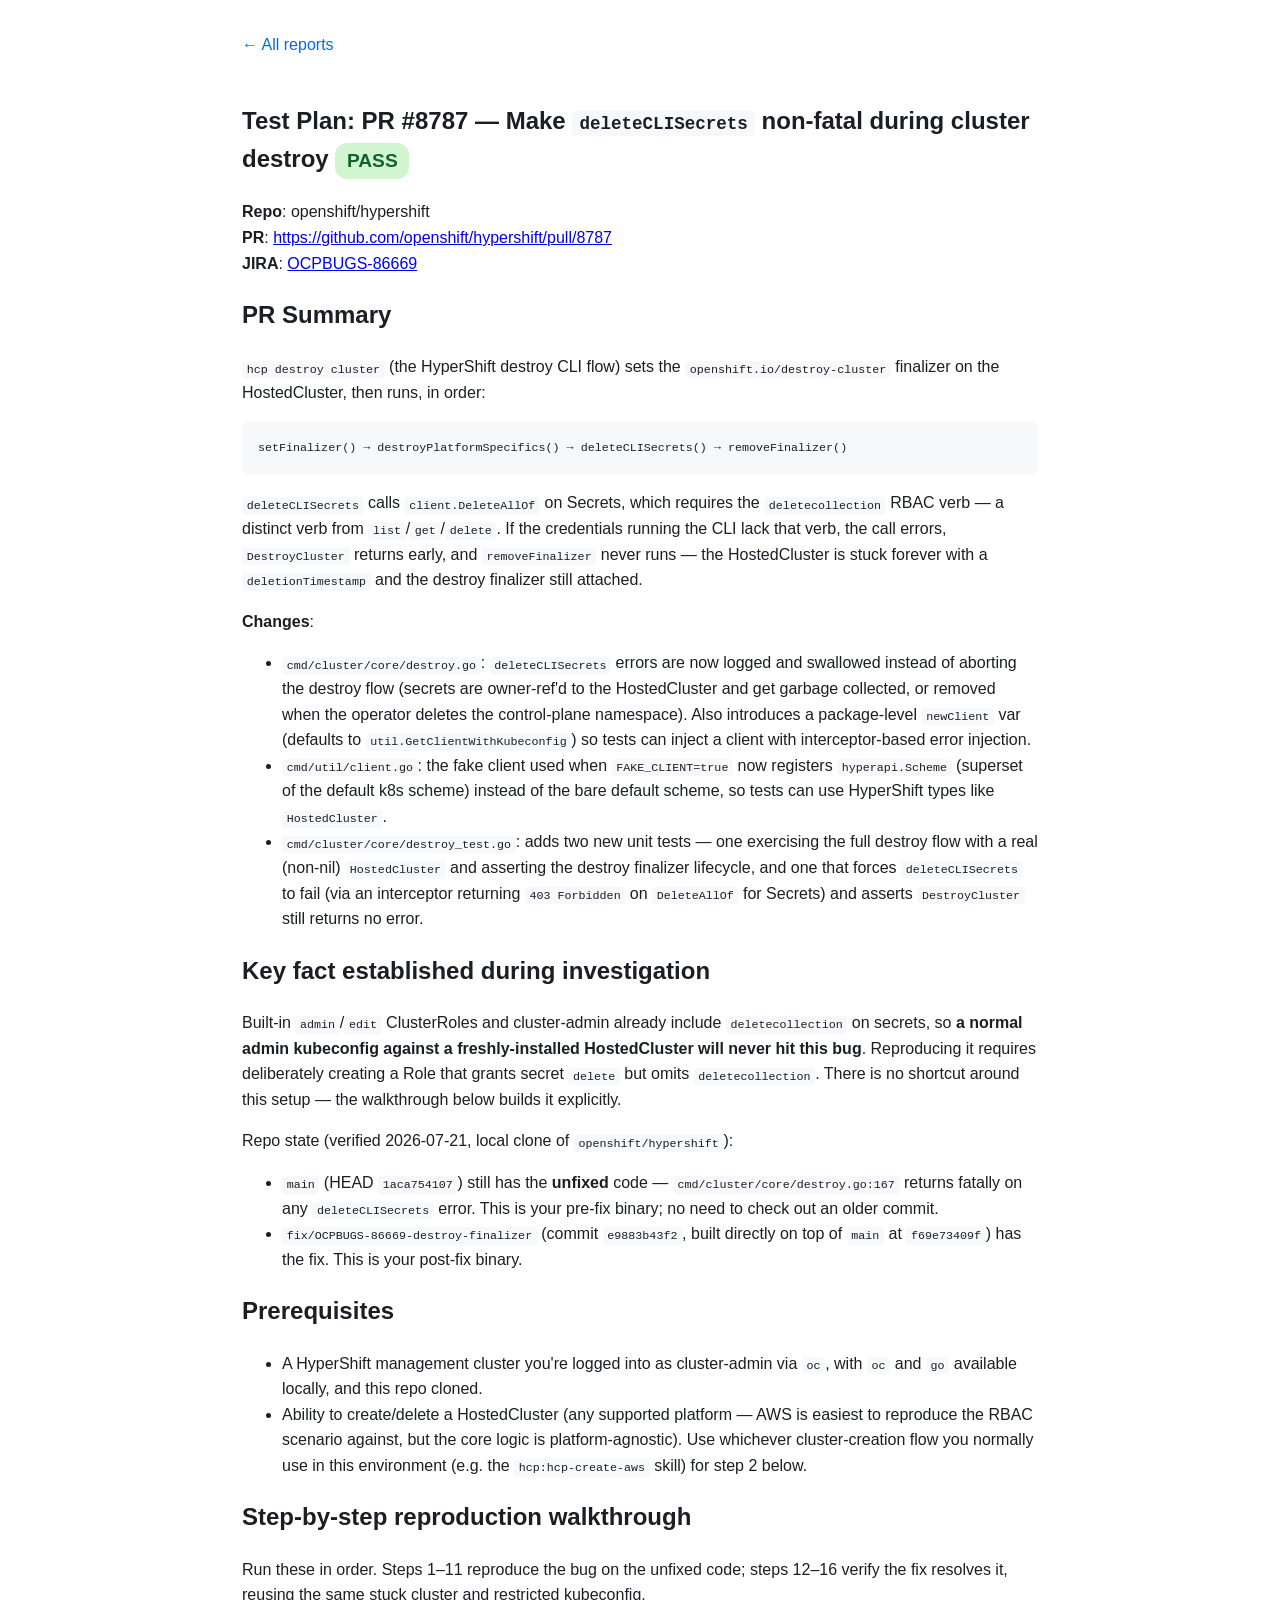
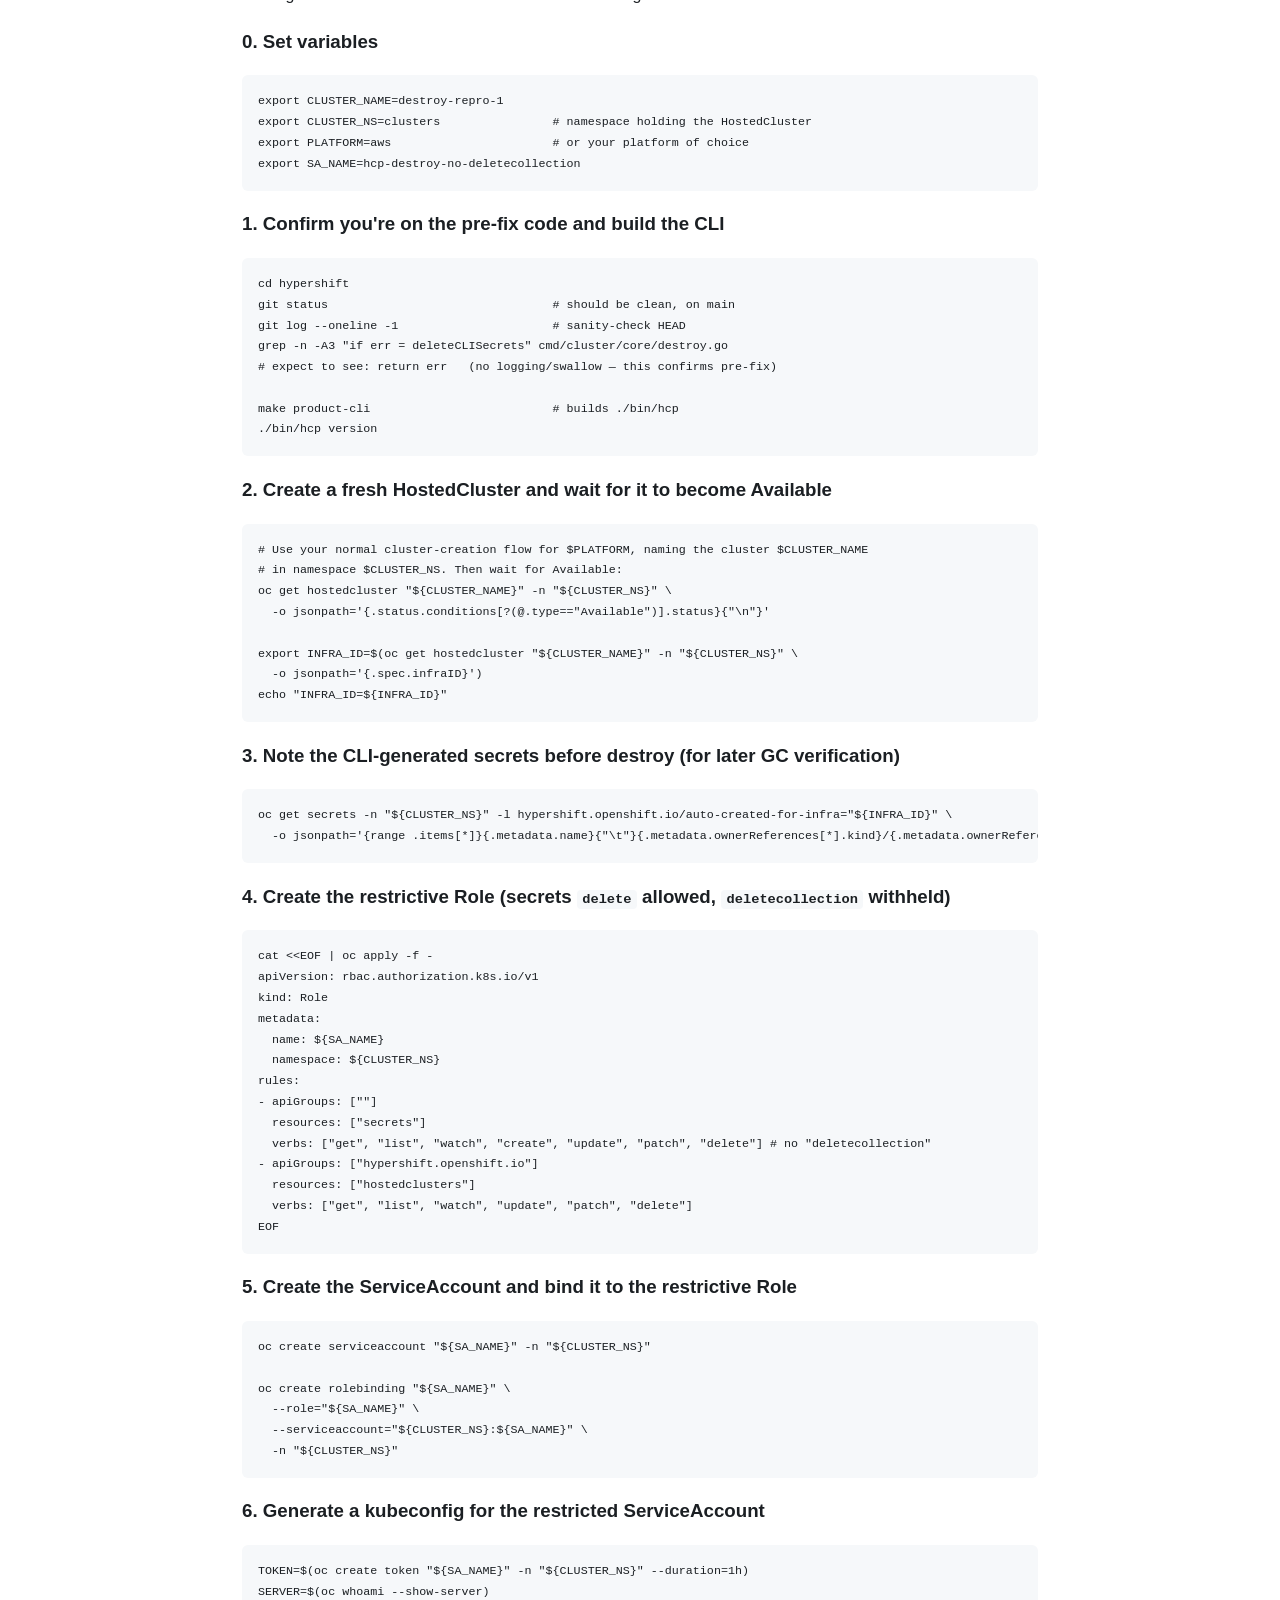
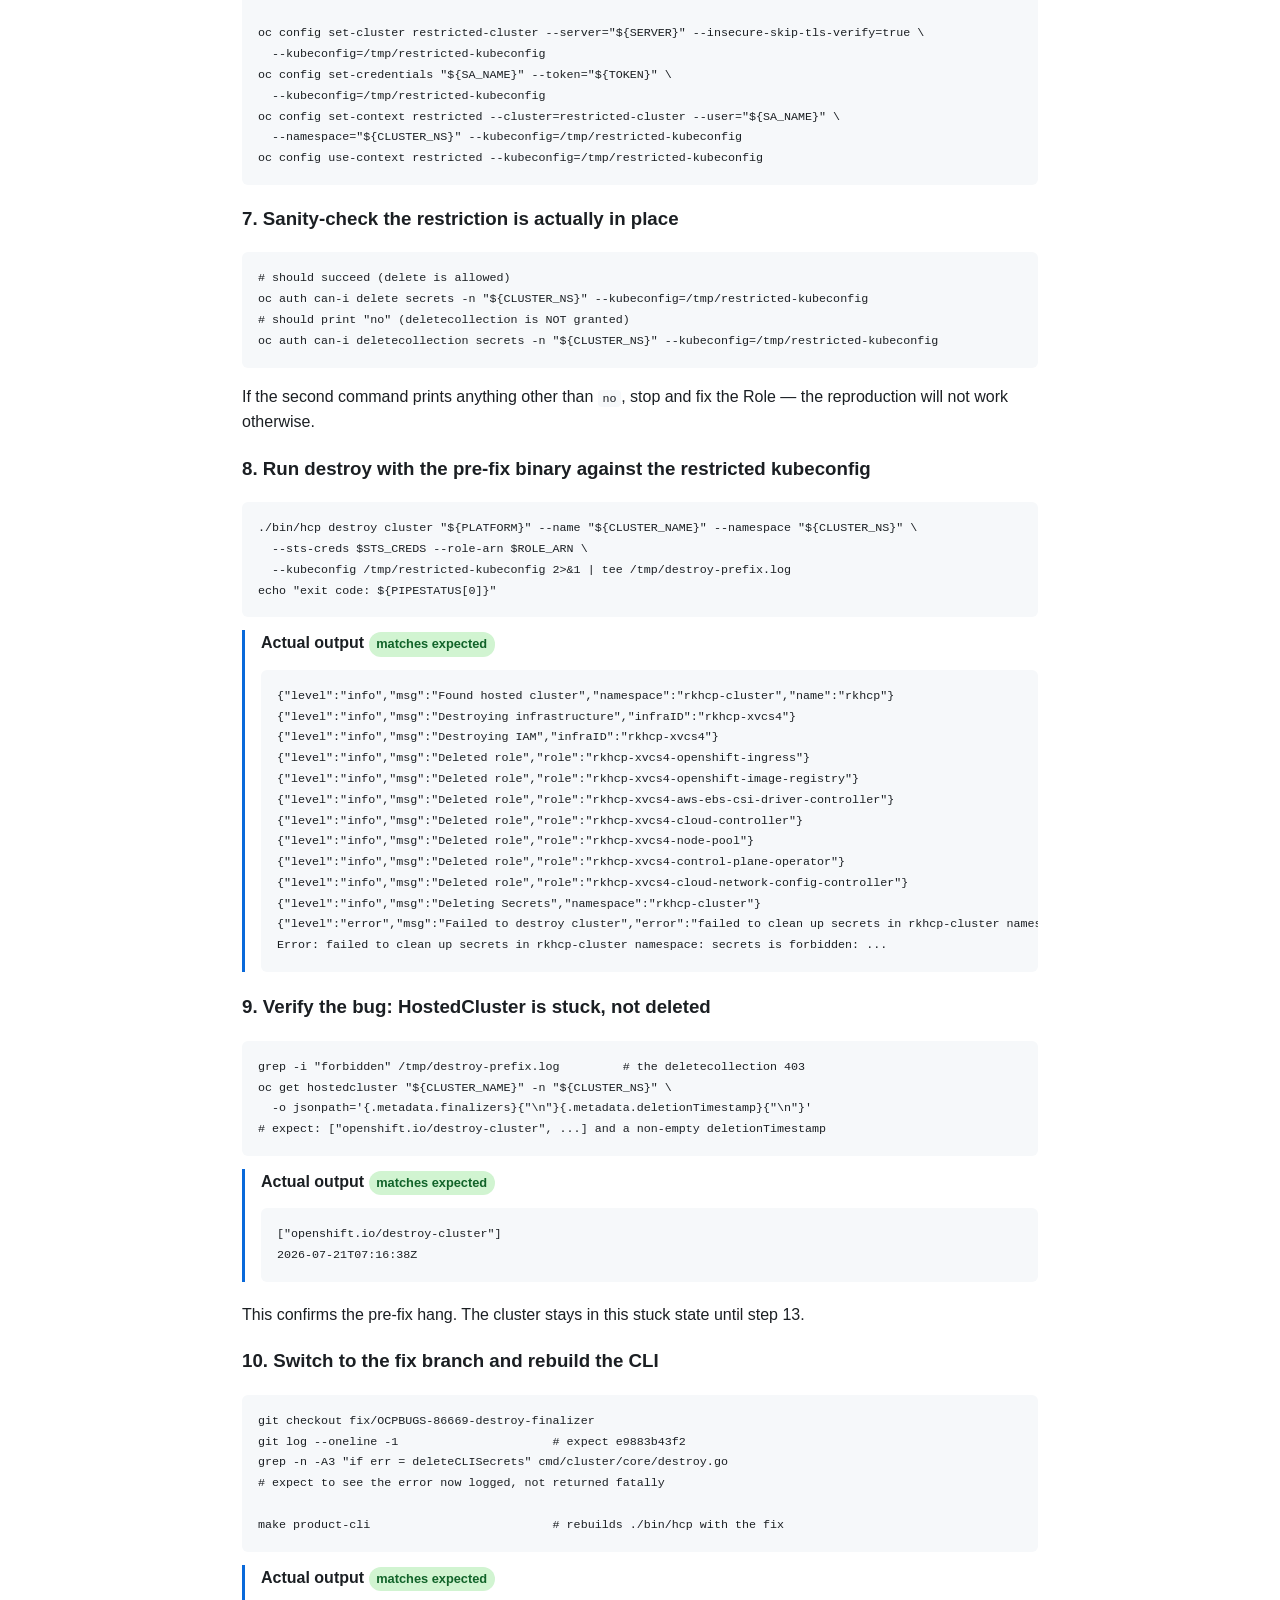
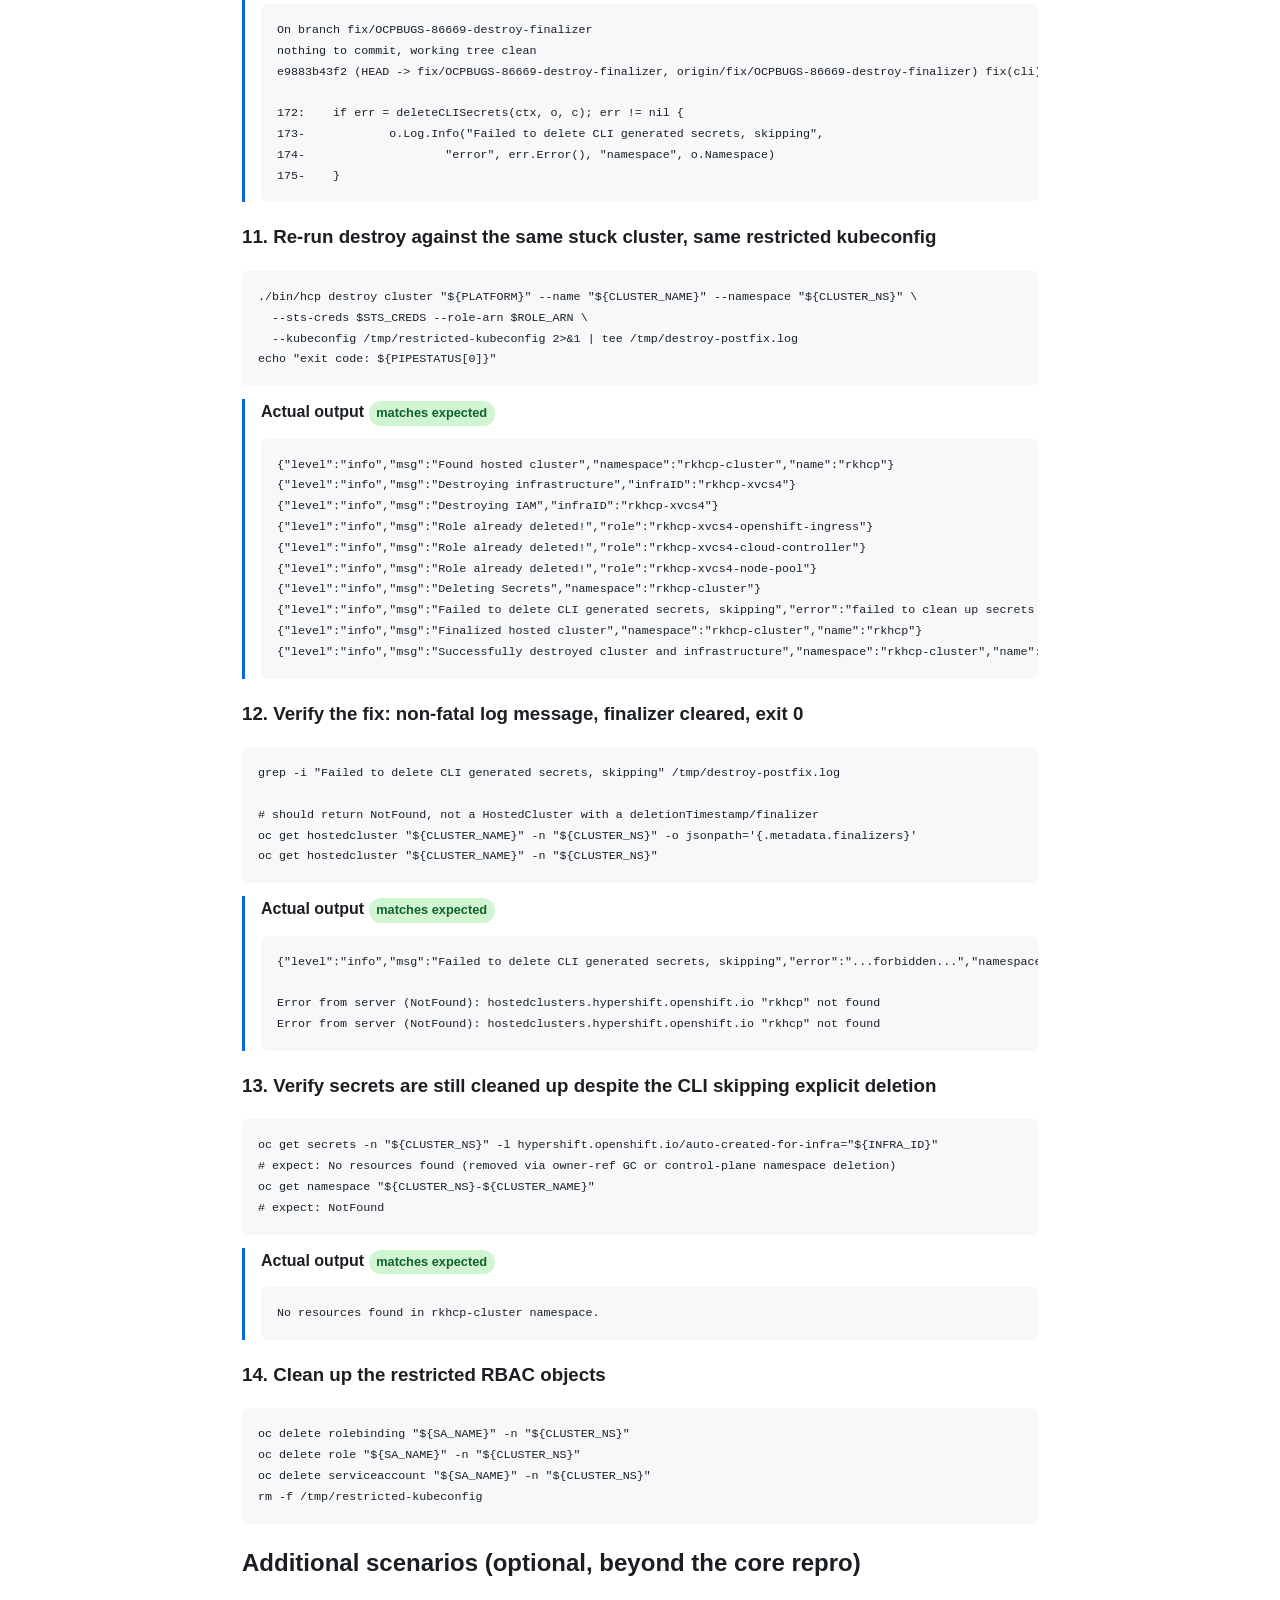
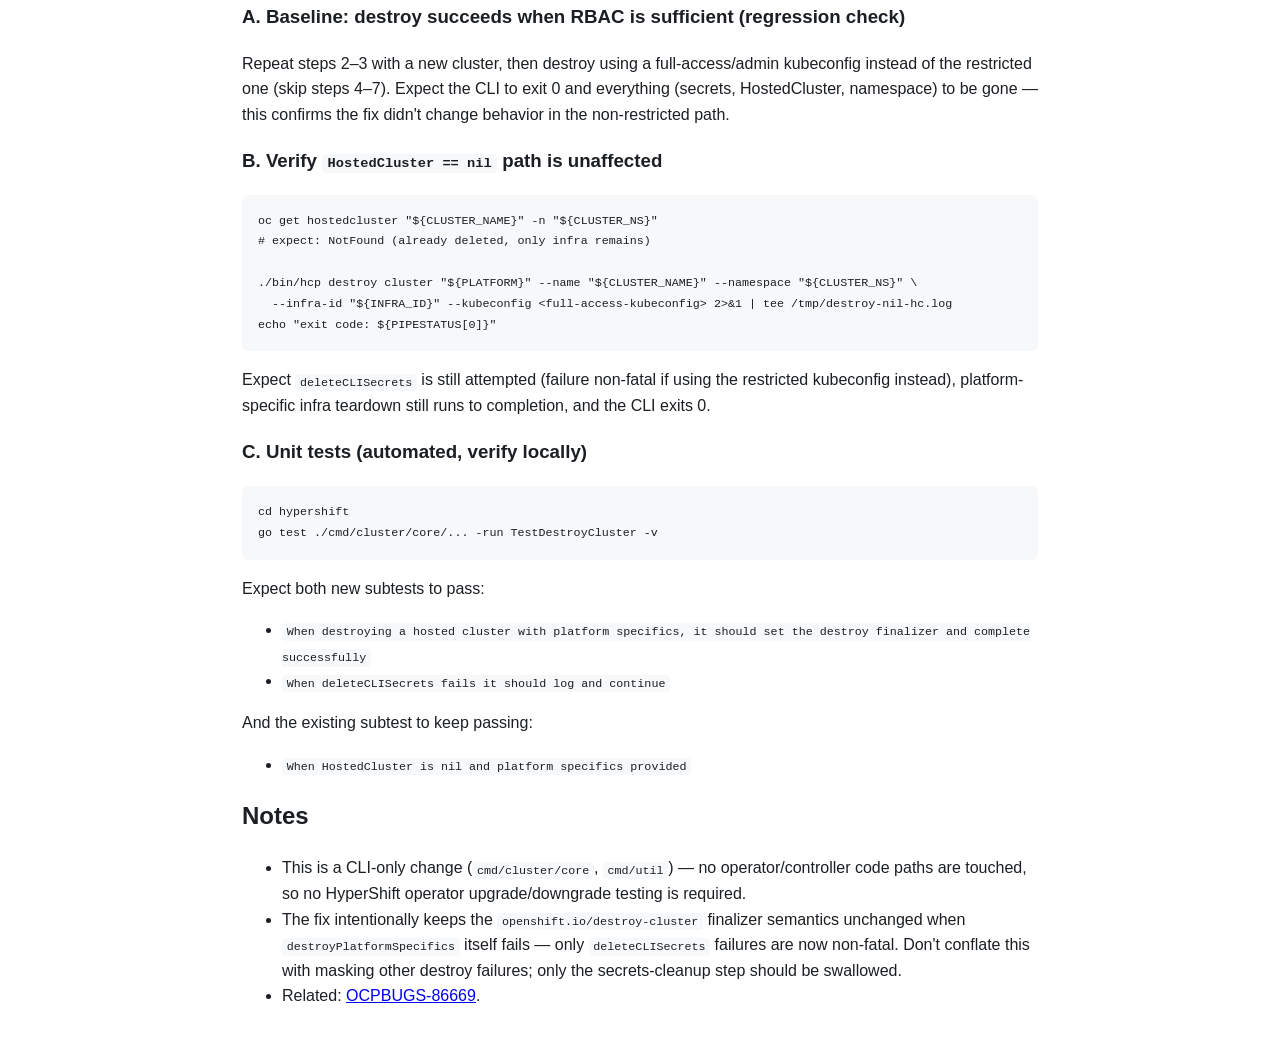
==== commit 6817fbe6: "Remove Execution Notes section from report" ====
--- a/reports/ocpbugs-86669.html
+++ b/reports/ocpbugs-86669.html
@@ -91,21 +91,6 @@
           normally use in this environment (e.g. the <code>hcp:hcp-create-aws</code> skill) for step 2 below.
         </li>
       </ul>
-
-      <h2>Execution Notes</h2>
-      <p>
-        Environment/credential issues hit before reaching a clean run &mdash; unrelated to the fix itself, listed
-        here so they don't need rediscovering next time:
-      </p>
-      <ul>
-        <li>Local <code>./bin/hcp</code> was stale (built before the <code>--kubeconfig</code> flag existed on <code>destroy cluster</code>) &mdash; rebuilt with <code>make product-cli</code>.</li>
-        <li><code>$PLATFORM</code> was unset in one shell, so cobra fell back to the parent <code>cluster</code> command and rejected <code>--sts-creds</code>/<code>--role-arn</code> as unknown flags &mdash; fixed by exporting it before invoking <code>hcp</code>.</li>
-        <li>Restricted ServiceAccount token (1h duration) expired mid-troubleshooting, causing a Kubernetes 401 &mdash; regenerated via <code>oc create token</code>.</li>
-        <li><code>sts:AssumeRole</code> returned <code>403 InvalidClientTokenId</code> &mdash; the <code>--sts-creds</code> file held stale/invalid credentials &mdash; regenerated via <code>aws sts get-session-token</code>.</li>
-        <li>IAM role used for the CLI (<code>--role-arn</code> target) was missing 5 actions needed to enumerate/detach policies during role teardown (<code>iam:ListAttachedRolePolicies</code>, <code>iam:ListRolePolicies</code>, <code>iam:DetachRolePolicy</code>, <code>iam:TagInstanceProfile</code>, <code>iam:TagOpenIDConnectProvider</code>) &mdash; diffed against the canonical policy in <code>cmd/infra/aws/create_cli_role.go</code> and added the missing statements.</li>
-        <li><code>sts:AssumeRole</code> returned <code>403 AccessDenied</code> &mdash; <code>$ROLE_ARN</code> was pointed at the caller's own IAM user ARN instead of the intended role ARN &mdash; corrected.</li>
-      </ul>
-      <p>Once these were resolved, the repro and fix verification below completed cleanly on the first try.</p>
 
       <h2>Step-by-step reproduction walkthrough</h2>
       <p>
